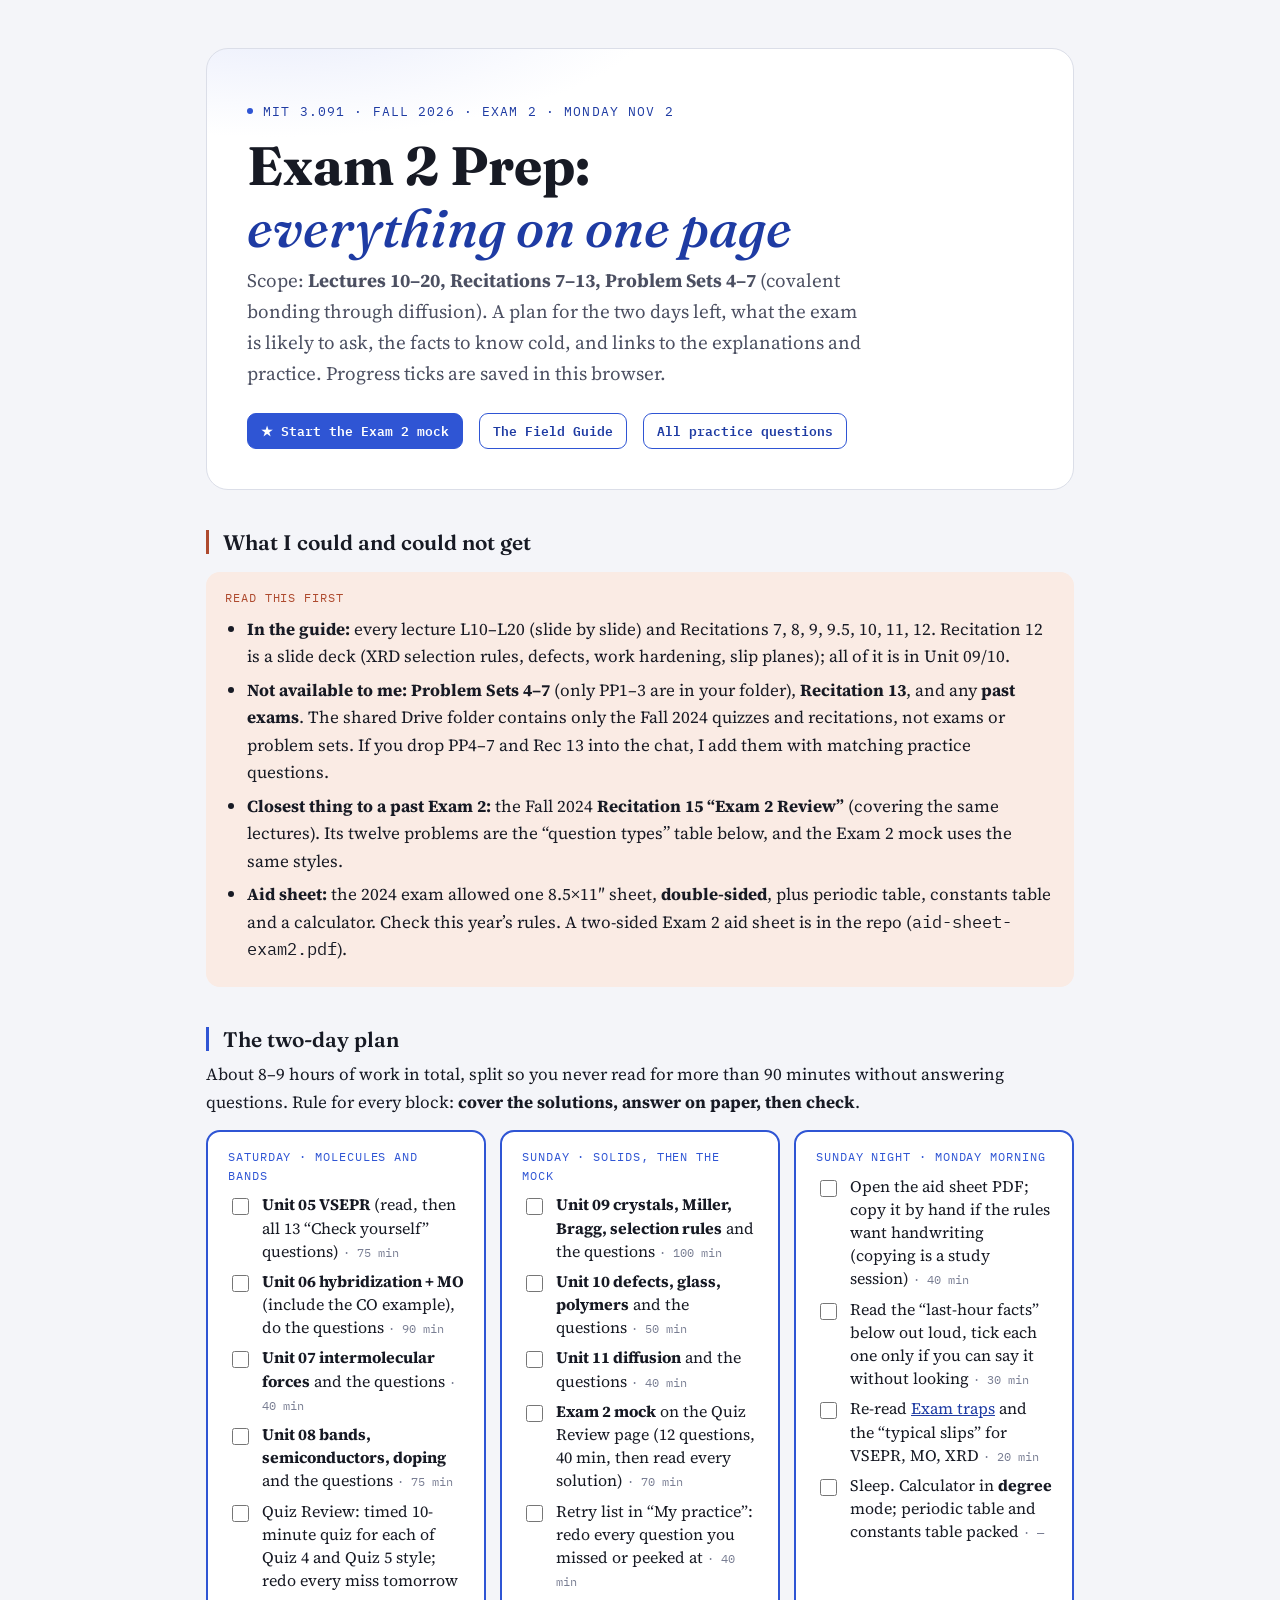
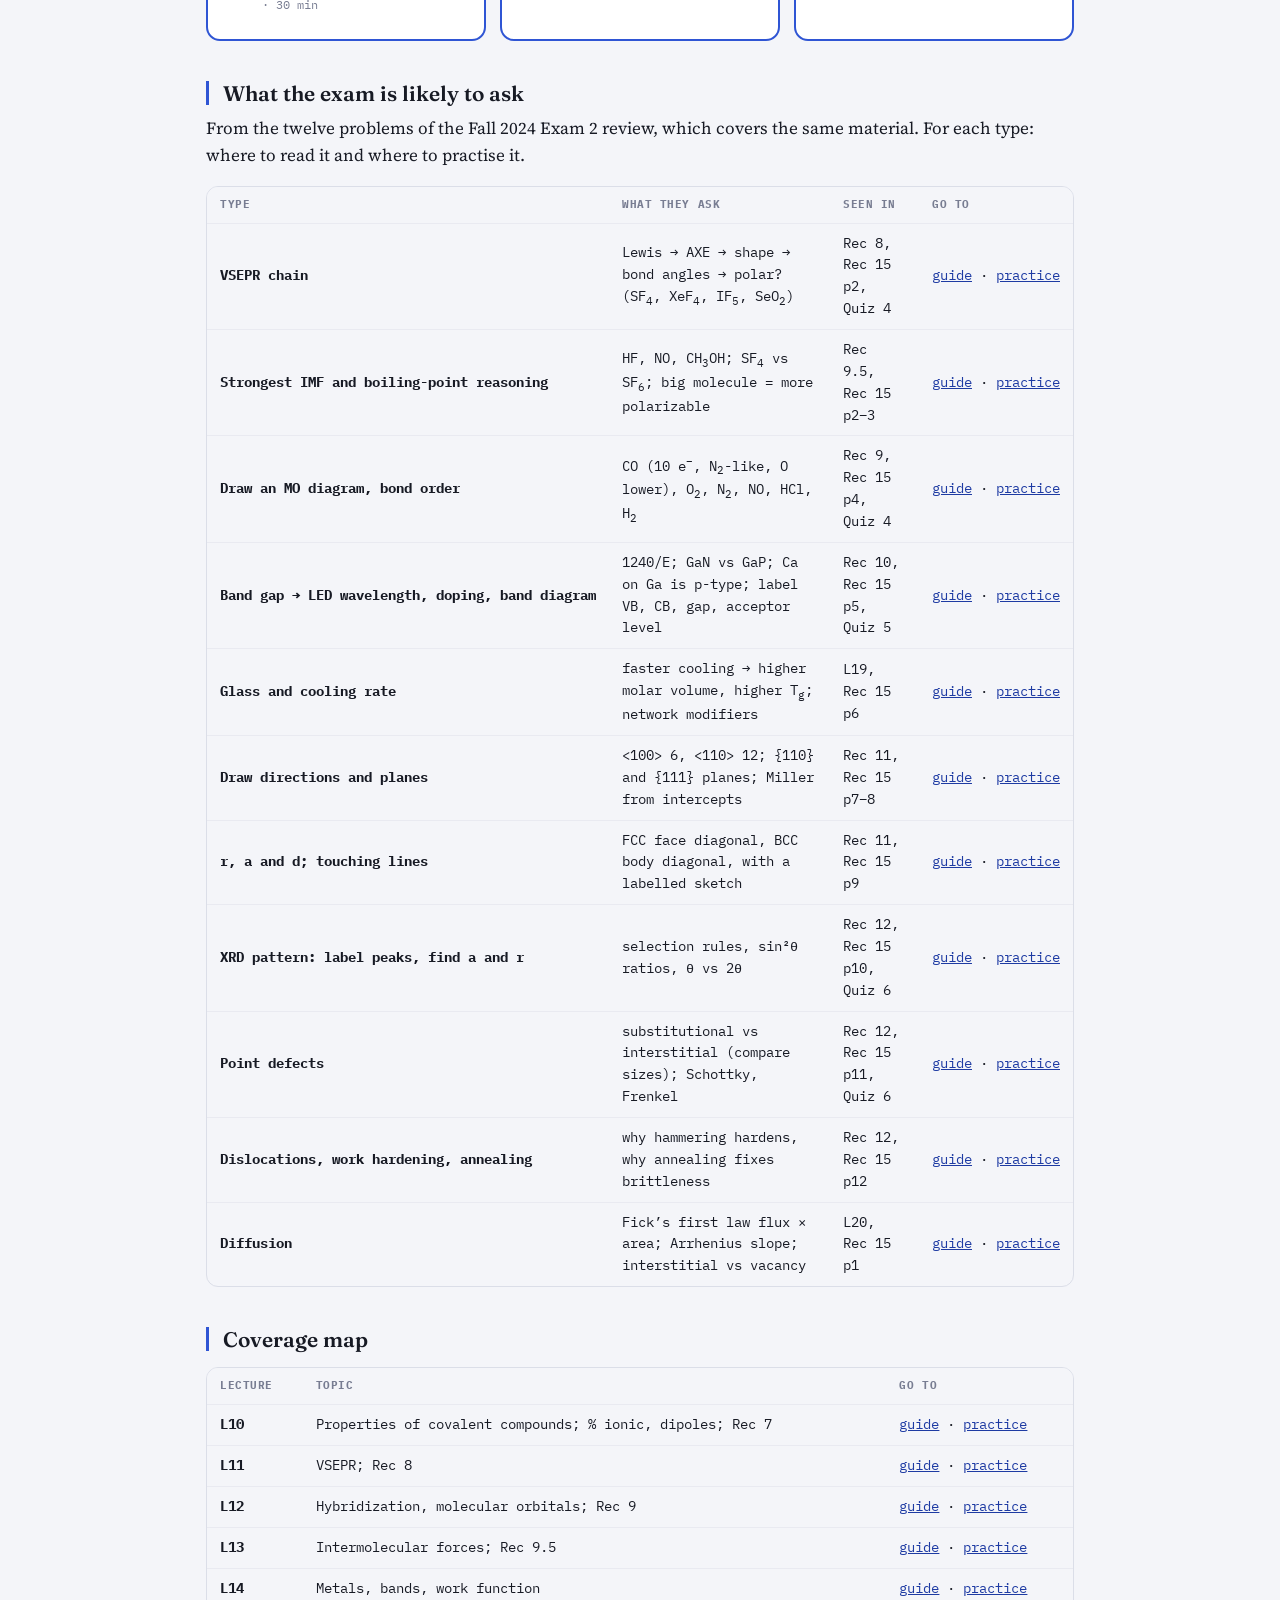
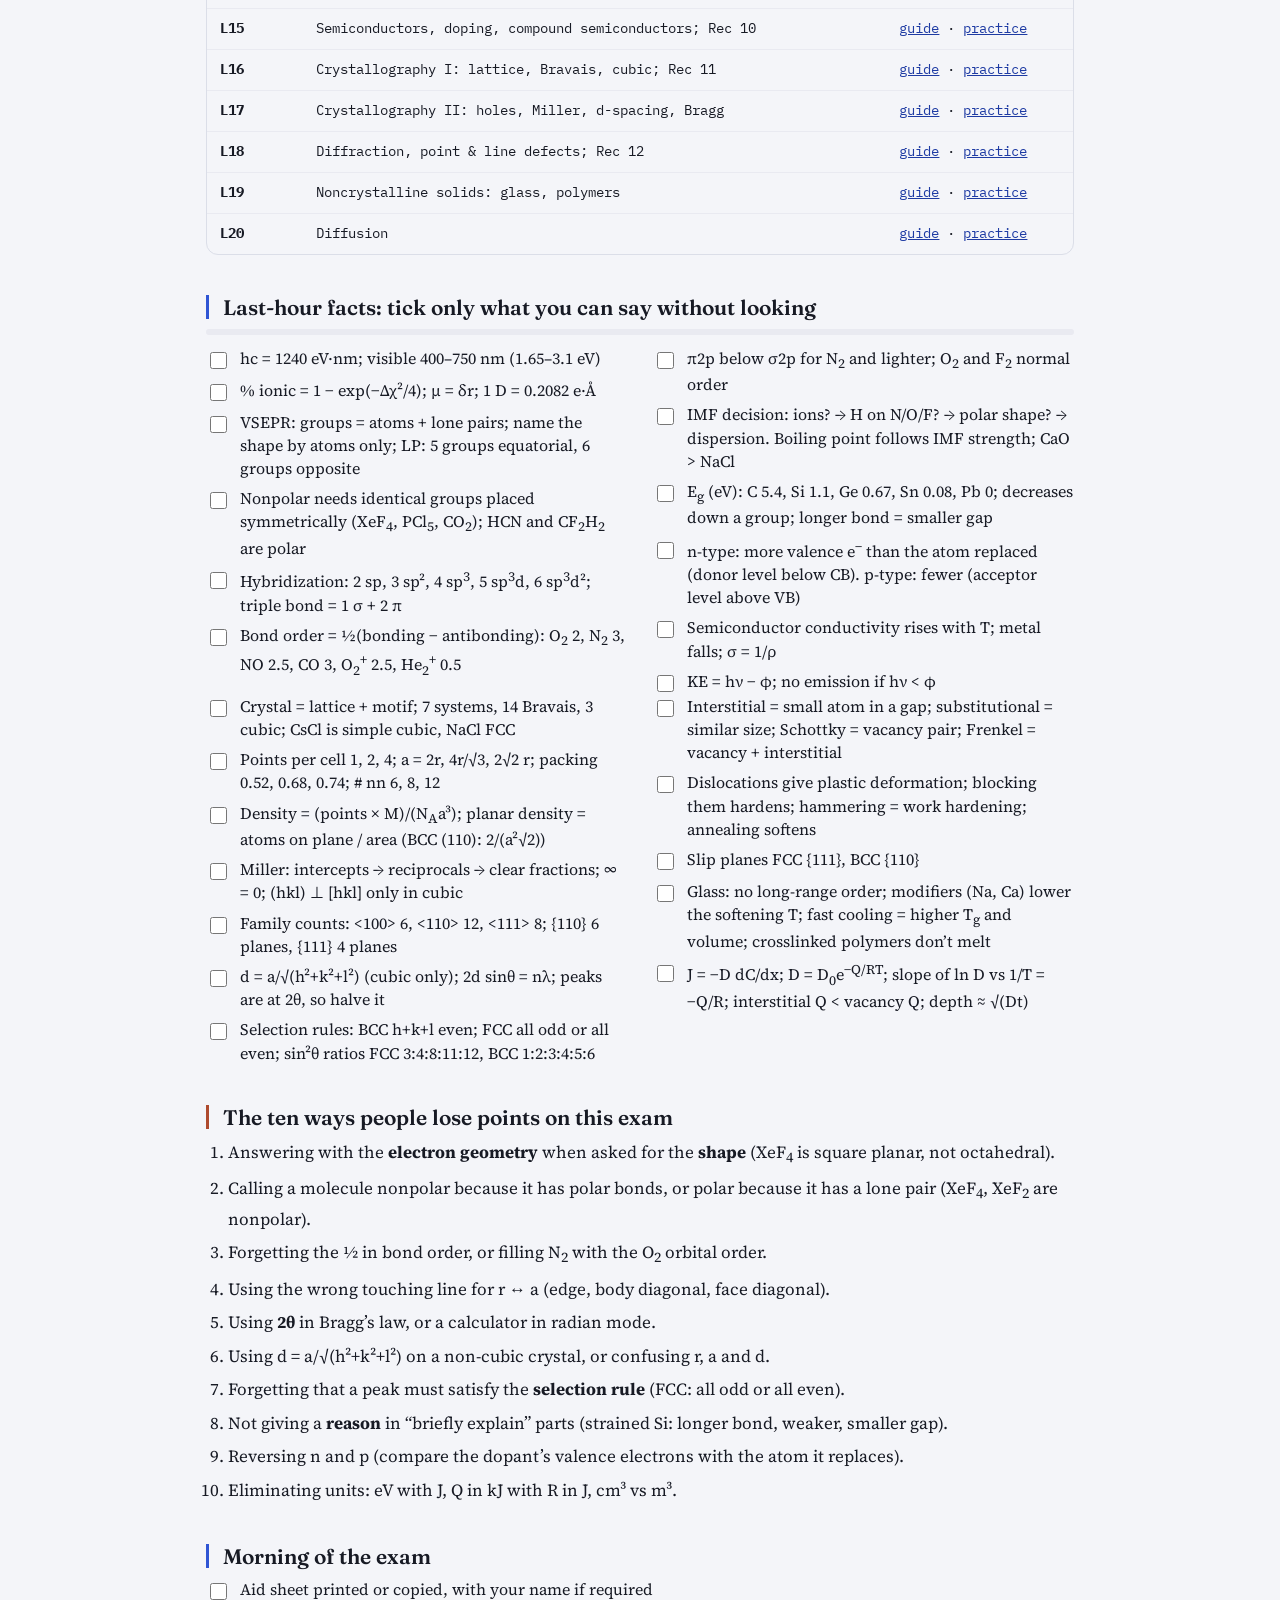
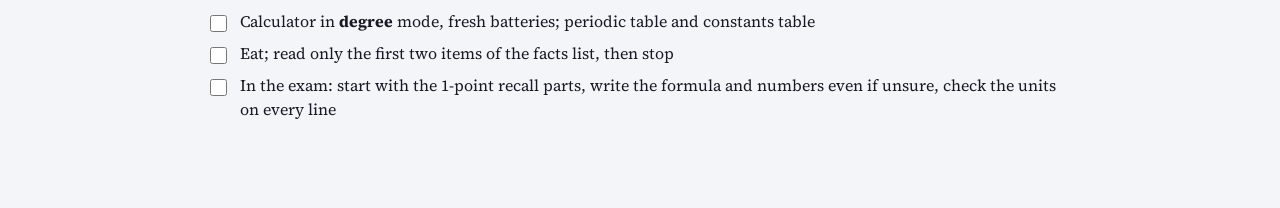
==== exam2-prep.html @ 5231af79 "Exam 2 prep: Rec 12 content, selection rules, Exam 2 aid sheet, prep page, mock - Unit 09: XRD selec" ====
<!doctype html>
<html lang="en">
<head>
<meta charset="utf-8">
<meta name="viewport" content="width=device-width, initial-scale=1">
<title>3.091 Exam 2 Prep</title>
<link rel="preconnect" href="https://fonts.googleapis.com">
<link rel="preconnect" href="https://fonts.gstatic.com" crossorigin>
<link href="https://fonts.googleapis.com/css2?family=Fraunces:ital,opsz,wght@0,9..144,400;0,9..144,500;0,9..144,600;0,9..144,700;0,9..144,900;1,9..144,500;1,9..144,600&family=Source+Serif+4:opsz,wght@8..60,400;8..60,500;8..60,600;8..60,700&family=IBM+Plex+Mono:wght@400;500;600;700&display=swap" rel="stylesheet">
<style>
  :root{
    --paper:#F4F5F9;
    --raised:#FFFFFF;
    --ink:#171A24;
    --ink-soft:#4C5062;
    --ink-faint:#787D92;
    --line:#DBDEE8;
    --line-soft:#E9EAF1;
    --accent:#2F55D4;
    --accent-ink:#1E3BA3;
    --accent-soft:#E8ECFB;
    --unit-atoms:#2F55D4;
    --unit-atoms-soft:#E8ECFB;
    --unit-trends:#7A4FD6;
    --unit-trends-soft:#EFE9FB;
    --unit-ionic:#AD6A2A;
    --unit-ionic-soft:#F7ECDD;
    --unit-covalent:#1E8F74;
    --unit-covalent-soft:#E3F3EE;
    --unit-orbital:#A8336E;
    --unit-orbital-soft:#F8E7F0;
    --unit-forces:#8A6A0C;
    --unit-forces-soft:#F5EDCF;
    --unit-metal:#4F6378;
    --unit-metal-soft:#E4E9EF;
    --unit-crystal:#8A6A1F;
    --unit-crystal-soft:#F1EAD6;
    --unit-defect:#A33F5F;
    --unit-defect-soft:#F5E2E9;
    --unit-diffusion:#1F7A8C;
    --unit-diffusion-soft:#DDF0F3;
    --warn:#AE4A2E;
    --warn-soft:#FAEBE4;
    --good:#1E8F74;
  }
  @media (prefers-color-scheme: dark){
    :root:not([data-theme="light"]){
      --paper:#12141C;
      --raised:#1A1D28;
      --ink:#E9EAF2;
      --ink-soft:#B2B6C8;
      --ink-faint:#80869C;
      --line:#2D3140;
      --line-soft:#242736;
      --accent:#8CA0FF;
      --accent-ink:#B7C3FF;
      --accent-soft:#232A47;
      --unit-atoms:#8CA0FF;
      --unit-atoms-soft:#222A47;
      --unit-trends:#C3AAFF;
      --unit-trends-soft:#2A2345;
      --unit-ionic:#E3A465;
      --unit-ionic-soft:#332618;
      --unit-covalent:#6FD5B9;
      --unit-covalent-soft:#1A332C;
      --unit-orbital:#F08DBD;
      --unit-orbital-soft:#3A2030;
      --unit-forces:#E6C25A;
      --unit-forces-soft:#332B12;
      --unit-metal:#A9BBD0;
      --unit-metal-soft:#222A33;
      --unit-crystal:#D8B96A;
      --unit-crystal-soft:#352D1B;
      --unit-defect:#E39DB6;
      --unit-defect-soft:#3A2230;
      --unit-diffusion:#7FCBD9;
      --unit-diffusion-soft:#1B3237;
      --warn:#E89579;
      --warn-soft:#3A241C;
      --good:#6FD5B9;
    }
  }
  :root[data-theme="dark"]{
    --paper:#12141C;
    --raised:#1A1D28;
    --ink:#E9EAF2;
    --ink-soft:#B2B6C8;
    --ink-faint:#80869C;
    --line:#2D3140;
    --line-soft:#242736;
    --accent:#8CA0FF;
    --accent-ink:#B7C3FF;
    --accent-soft:#232A47;
    --unit-atoms:#8CA0FF;
    --unit-atoms-soft:#222A47;
    --unit-trends:#C3AAFF;
    --unit-trends-soft:#2A2345;
    --unit-ionic:#E3A465;
    --unit-ionic-soft:#332618;
    --unit-covalent:#6FD5B9;
    --unit-covalent-soft:#1A332C;
      --unit-orbital:#F08DBD;
      --unit-orbital-soft:#3A2030;
      --unit-forces:#E6C25A;
      --unit-forces-soft:#332B12;
      --unit-metal:#A9BBD0;
      --unit-metal-soft:#222A33;
      --unit-crystal:#D8B96A;
      --unit-crystal-soft:#352D1B;
      --unit-defect:#E39DB6;
      --unit-defect-soft:#3A2230;
      --unit-diffusion:#7FCBD9;
      --unit-diffusion-soft:#1B3237;
    --warn:#E89579;
    --warn-soft:#3A241C;
    --good:#6FD5B9;
  }

  *{box-sizing:border-box;}
  html,body{margin:0;}
  body{
    background:var(--paper);
    color:var(--ink);
    font-family:"Source Serif 4", Georgia, "Times New Roman", serif;
    font-size:17px;
    line-height:1.62;
    -webkit-font-smoothing:antialiased;
  }
  h1,h2,h3,h4{
    font-family:"Fraunces", Georgia, serif;
    text-wrap:balance;
    color:var(--ink);
    font-weight:600;
    line-height:1.15;
  }
  code, .mono, table.data, .formula, .kbd{
    font-family:"IBM Plex Mono", ui-monospace, Menlo, monospace;
  }
  a{color:var(--accent-ink);}
  a:focus-visible, button:focus-visible, summary:focus-visible{outline:2px solid var(--accent); outline-offset:2px;}
  ::selection{background:var(--accent-soft);}

  .shell{
    max-width:1180px;
    margin:0 auto;
    padding:0 clamp(16px,3vw,40px) 120px;
    display:grid;
    grid-template-columns:240px minmax(0,1fr);
    gap:clamp(20px,4vw,56px);
  }
  @media (max-width:880px){
    .shell{grid-template-columns:minmax(0,1fr);}
  }

  /* ---------- HERO ---------- */
  .hero{
    grid-column:1/-1;
    padding:clamp(28px,5vw,52px) clamp(18px,4vw,40px) clamp(26px,4vw,38px);
    margin:clamp(16px,3vw,28px) 0 8px;
    border:1px solid var(--line);
    border-radius:22px;
    background:
      radial-gradient(640px 220px at 8% -10%, var(--accent-soft), transparent 60%),
      var(--raised);
    position:relative;
    overflow:hidden;
  }
  .hero-eyebrow{
    font-family:"IBM Plex Mono";
    font-size:12.5px;
    letter-spacing:.09em;
    text-transform:uppercase;
    color:var(--accent-ink);
    display:flex;
    align-items:center;
    gap:10px;
  }
  .hero-eyebrow .dot{width:6px;height:6px;border-radius:50%;background:var(--accent);display:inline-block;}
  .hero h1{
    font-size:clamp(34px,5.2vw,54px);
    margin:14px 0 6px;
    font-weight:700;
  }
  .hero h1 em{font-style:italic; color:var(--accent-ink); font-weight:500;}
  .hero .sub{
    font-size:clamp(16px,2vw,19px);
    color:var(--ink-soft);
    max-width:62ch;
    margin:0 0 22px;
  }
  .hero-stats{
    display:flex;
    flex-wrap:wrap;
    gap:10px;
  }
  .stat-pill{
    border:1px solid var(--line);
    background:var(--paper);
    border-radius:999px;
    padding:7px 14px;
    font-family:"IBM Plex Mono";
    font-size:12.5px;
    color:var(--ink-soft);
    display:flex;
    align-items:center;
    gap:7px;
    font-variant-numeric:tabular-nums;
  }
  .stat-pill b{color:var(--ink); font-weight:600;}

  /* ---------- TOC ---------- */
  .toc-wrap{position:relative;}
  .toc{
    position:sticky;
    top:18px;
    max-height:calc(100vh - 36px);
    overflow-y:auto;
    padding-right:6px;
    font-size:14px;
  }
  .toc-title{
    font-family:"IBM Plex Mono";
    font-size:11.5px;
    letter-spacing:.08em;
    text-transform:uppercase;
    color:var(--ink-faint);
    margin:0 0 10px 2px;
  }
  .toc ol{list-style:none; margin:0; padding:0;}
  .toc > ol > li{margin-bottom:3px;}
  .toc a{
    display:flex;
    align-items:center;
    gap:9px;
    text-decoration:none;
    color:var(--ink-soft);
    padding:6px 8px;
    border-radius:8px;
    line-height:1.3;
  }
  .toc a:hover{background:var(--line-soft); color:var(--ink);}
  .toc .u-dot{width:8px;height:8px;min-width:8px;border-radius:50%;background:var(--c,var(--accent));}
  .toc .sub-list{list-style:none; margin:2px 0 6px 25px; padding:0; border-left:1px solid var(--line-soft);}
  .toc .sub-list a{font-size:12.8px; padding:4px 10px; color:var(--ink-faint);}
  .toc .sub-list a:hover{color:var(--ink);}
  details.toc-mobile{display:none;}
  @media (max-width:880px){
    .toc-wrap .toc{display:none;}
    details.toc-mobile{
      display:block;
      border:1px solid var(--line);
      border-radius:14px;
      background:var(--raised);
      padding:12px 16px;
      margin-bottom:4px;
    }
    details.toc-mobile summary{font-family:"IBM Plex Mono"; font-size:13px; letter-spacing:.06em; text-transform:uppercase; color:var(--accent-ink); cursor:pointer;}
    details.toc-mobile .toc{position:static; max-height:none; display:block; margin-top:10px;}
  }

  /* ---------- MAIN CONTENT ---------- */
  main{min-width:0;}
  .lede{
    font-size:19px;
    color:var(--ink-soft);
    max-width:66ch;
    margin:4px 0 36px;
  }
  .lede strong{color:var(--ink);}

  section.unit{margin-top:64px; scroll-margin-top:18px;}
  .unit-head{
    display:flex;
    align-items:baseline;
    gap:16px;
    padding-bottom:14px;
    border-bottom:2px solid var(--c, var(--line));
    margin-bottom:22px;
  }
  .unit-num{
    font-family:"IBM Plex Mono";
    font-size:14px;
    font-weight:600;
    color:var(--c, var(--accent));
    border:1px solid var(--c, var(--accent));
    border-radius:8px;
    padding:3px 9px;
    letter-spacing:.03em;
  }
  .unit-head h2{font-size:clamp(24px,3.4vw,32px); margin:0;}
  .unit-tag{
    font-family:"IBM Plex Mono";
    font-size:12px;
    color:var(--ink-faint);
    margin-left:auto;
    white-space:nowrap;
  }

  h3.topic{
    font-size:21px;
    margin:40px 0 10px;
    padding-left:14px;
    border-left:3px solid var(--c, var(--line));
    scroll-margin-top:18px;
  }
  h4{font-size:17px; margin:22px 0 8px;}
  p{margin:0 0 14px;}
  ul, ol{margin:0 0 16px; padding-left:1.3em;}
  li{margin-bottom:6px;}

  /* callouts */
  .box{
    border:1px solid var(--line);
    border-radius:14px;
    padding:16px 18px;
    margin:18px 0;
    background:var(--raised);
  }
  .box-head{
    font-family:"IBM Plex Mono";
    font-size:11.5px;
    letter-spacing:.08em;
    text-transform:uppercase;
    display:flex;
    align-items:center;
    gap:8px;
    margin-bottom:8px;
  }
  .def{background:var(--accent-soft); border-color:transparent;}
  .def .box-head{color:var(--accent-ink);}
  .formula-box{background:var(--raised); border-color:var(--line);}
  .formula-box .box-head{color:var(--ink-faint);}
  .formula-box .eq{
    font-family:"IBM Plex Mono";
    font-size:17px;
    font-weight:600;
    color:var(--ink);
    margin:4px 0 10px;
    overflow-x:auto;
  }
  .formula-box .vars{font-size:14px; color:var(--ink-soft);}
  .formula-box .vars code{color:var(--ink); background:var(--line-soft); padding:1px 5px; border-radius:5px; font-size:13px;}
  .example{background:var(--raised); border-left:3px solid var(--good);}
  .example .box-head{color:var(--good);}
  .trap{background:var(--warn-soft); border-color:transparent;}
  .trap .box-head{color:var(--warn);}
  .analogy{background:transparent; border:1px dashed var(--line); }
  .analogy .box-head{color:var(--ink-faint);}

  /* tables */
  .tscroll{overflow-x:auto; margin:16px 0; border:1px solid var(--line); border-radius:12px;}
  table{border-collapse:collapse; width:100%; font-size:14.5px;}
  table.data{font-size:13.5px;}
  th,td{
    padding:9px 13px;
    text-align:left;
    border-bottom:1px solid var(--line-soft);
    white-space:nowrap;
    font-variant-numeric:tabular-nums;
  }
  th{
    font-family:"IBM Plex Mono";
    font-size:11px;
    letter-spacing:.05em;
    text-transform:uppercase;
    color:var(--ink-faint);
    background:var(--paper);
    position:sticky;
    top:0;
  }
  tr:last-child td{border-bottom:none;}
  td.wrap, th.wrap{white-space:normal;}

  figure{margin:22px 0; padding:0;}
  figure svg{width:100%; height:auto; display:block;}
  figcaption{
    font-size:13px;
    color:var(--ink-faint);
    margin-top:8px;
    text-align:center;
  }
  .fig-frame{
    border:1px solid var(--line);
    border-radius:14px;
    padding:18px 14px;
    background:var(--raised);
  }

  /* archetype cards */
  .arch-grid{display:flex; flex-direction:column; gap:14px; margin:20px 0;}
  .arch-card{
    border:1px solid var(--line);
    border-radius:14px;
    background:var(--raised);
    padding:16px 18px;
  }
  .arch-card summary{
    cursor:pointer;
    list-style:none;
    display:flex;
    align-items:center;
    gap:12px;
    font-family:"Fraunces";
    font-weight:600;
    font-size:16.5px;
  }
  .arch-card summary::-webkit-details-marker{display:none;}
  .arch-card summary::before{
    content:"+";
    font-family:"IBM Plex Mono";
    font-weight:600;
    color:var(--accent);
    border:1px solid var(--accent);
    border-radius:6px;
    width:20px; height:20px;
    display:flex; align-items:center; justify-content:center;
    font-size:14px;
    flex-shrink:0;
  }
  .arch-card[open] summary::before{content:"\2212";}
  .arch-card .arch-n{font-family:"IBM Plex Mono"; font-size:12.5px; color:var(--ink-faint); font-weight:400;}
  .arch-body{margin-top:14px; padding-top:14px; border-top:1px solid var(--line-soft);}

  .pill{
    display:inline-block;
    font-family:"IBM Plex Mono";
    font-size:11px;
    padding:2px 9px;
    border-radius:999px;
    background:var(--c-soft, var(--line-soft));
    color:var(--c, var(--ink-soft));
    margin-right:6px;
  }

  .backtop{
    display:inline-flex;
    align-items:center;
    gap:6px;
    font-family:"IBM Plex Mono";
    font-size:12px;
    color:var(--ink-faint);
    text-decoration:none;
    margin-top:36px;
  }
  .backtop:hover{color:var(--accent-ink);}

  .closing{
    margin-top:70px;
    padding:28px;
    border:1px solid var(--line);
    border-radius:18px;
    background:var(--raised);
    text-align:center;
  }
  .closing h2{font-size:24px; margin:0 0 8px;}
  .closing p{max-width:52ch; margin:0 auto; color:var(--ink-soft);}

  strong{color:var(--ink); font-weight:600;}
  .small{font-size:13.5px; color:var(--ink-faint);}
  /* ---------- VSEPR diagrams ---------- */
  .sv-bond{stroke:var(--ink);stroke-width:2.2;stroke-linecap:round;fill:none;}
  .sv-wedge{fill:var(--ink);}
  .sv-atom{fill:var(--ink-soft);}
  .sv-center{fill:var(--unit-covalent);}
  .sv-lp{fill:var(--unit-covalent-soft);stroke:var(--unit-covalent);stroke-width:1.4;}
  .sv-dot{fill:var(--unit-covalent);}
  .vs-wrap{overflow-x:auto;border:1px solid var(--line);border-radius:14px;background:var(--raised);padding:14px;margin:18px 0;}
  .vs-grid{display:grid;grid-template-columns:92px repeat(4,minmax(124px,1fr));gap:8px;min-width:640px;}
  .vs-colhead{font-family:"IBM Plex Mono",monospace;font-size:11px;text-transform:uppercase;letter-spacing:.06em;color:var(--ink-faint);text-align:center;padding-bottom:6px;border-bottom:1px solid var(--line);}
  .vs-corner{border-bottom:1px solid var(--line);}
  .vs-rowhead{display:flex;flex-direction:column;justify-content:center;gap:1px;padding-right:6px;}
  .vs-rowhead b{font-family:"Fraunces",serif;font-size:26px;line-height:1;color:var(--unit-covalent);}
  .vs-rowhead span{font-family:"IBM Plex Mono",monospace;font-size:10.5px;text-transform:uppercase;letter-spacing:.05em;color:var(--ink-faint);}
  .vs-rowhead em{font-size:12px;color:var(--ink-soft);font-style:italic;margin-top:3px;}
  .vs-cell{border:1px solid var(--line-soft);border-radius:10px;padding:6px 4px 9px;text-align:center;background:var(--paper);}
  .vs-cell.vs-lp1,.vs-cell.vs-lp2,.vs-cell.vs-lp3{background:var(--unit-covalent-soft);border-color:transparent;}
  .vs-cell svg{width:100%;max-width:118px;height:auto;display:block;margin:0 auto 2px;}
  .vs-name{font-family:"Fraunces",serif;font-weight:600;font-size:13.5px;line-height:1.2;}
  .vs-meta{font-family:"IBM Plex Mono",monospace;font-size:11px;color:var(--ink-soft);margin-top:2px;}
  .vs-axe{font-weight:600;color:var(--ink);}
  .vs-ex{font-size:12px;color:var(--ink-faint);margin-top:2px;}
  .vs-empty{border:1px dashed var(--line-soft);border-radius:10px;opacity:.55;}
  .sv-dash{stroke:var(--ink);stroke-width:1.5;stroke-linecap:butt;}
  .sv-arc{fill:none;stroke:var(--unit-ionic);stroke-width:1.6;stroke-linecap:round;}
  .sv-txt{font-family:"IBM Plex Mono",monospace;font-size:9px;font-weight:600;fill:var(--ink);}
  .sv-txt-w{font-family:"IBM Plex Mono",monospace;font-size:9.5px;font-weight:700;fill:#fff;}
  .sv-ctr{fill:var(--unit-covalent);}
  .sv-bd{stroke:var(--unit-ionic);stroke-width:1.9;stroke-linecap:round;}
  .sv-bd-h{fill:var(--unit-ionic);}
  .sv-net{stroke:var(--unit-covalent);stroke-width:3.4;stroke-linecap:round;}
  .sv-net-h{fill:var(--unit-covalent);}
  .gp-row{display:grid;grid-template-columns:repeat(auto-fit,minmax(128px,1fr));gap:10px;margin:18px 0;}
  .gp-cell{position:relative;border:1px solid var(--line-soft);border-radius:12px;padding:8px 6px 10px;text-align:center;background:var(--raised);}
  .gp-cell svg{width:100%;max-width:118px;height:auto;display:block;margin:0 auto 2px;}
  .gp-n{font-family:"Fraunces",serif;font-weight:700;font-size:20px;color:var(--unit-covalent);line-height:1;}
  .sq-ang{font-family:"Fraunces",serif;font-weight:700;font-size:22px;color:var(--unit-ionic);line-height:1.1;margin-top:2px;}
  .dp-verdict{display:inline-block;margin-top:6px;font-family:"IBM Plex Mono",monospace;font-size:10.5px;font-weight:600;padding:2px 8px;border-radius:999px;}
  .dp-zero .dp-verdict{background:var(--line-soft);color:var(--ink-soft);}
  .dp-net .dp-verdict{background:var(--unit-covalent-soft);color:var(--unit-covalent);}
  .sv-ghost{stroke:var(--ink-faint);stroke-width:1.3;stroke-dasharray:3 3;opacity:.8;}
  .sq-row .gp-cell svg{max-width:200px;}
  .sq-row{grid-template-columns:repeat(3,minmax(0,1fr));max-width:720px;margin-left:auto;margin-right:auto;}
  @media (max-width:560px){ .sq-row{grid-template-columns:1fr;} }

  /* ---------- orbital + MO figures ---------- */
  .ph-pos{fill:var(--unit-atoms);fill-opacity:.62;}
  .ph-neg{fill:var(--warn);fill-opacity:.58;}
  .ph-txt{font-family:"IBM Plex Mono",monospace;font-size:12px;font-weight:700;fill:#fff;pointer-events:none;}
  .ph-nuc{fill:var(--ink);}
  .ph-node{stroke:var(--ink-soft);stroke-width:1.3;stroke-dasharray:3 3;}
  .op-lab{font-family:"IBM Plex Mono",monospace;font-size:9px;fill:var(--ink-soft);}
  .op-note{font-size:12px;color:var(--ink-faint);margin-top:2px;line-height:1.35;}
  .op-note b{color:var(--ink-soft);font-weight:600;}
  .op-row{grid-template-columns:repeat(2,minmax(0,1fr));max-width:600px;margin-left:auto;margin-right:auto;}
  .mo-lv{stroke:var(--ink);stroke-width:2.2;stroke-linecap:round;}
  .mo-lv-hi{stroke:var(--unit-orbital);stroke-width:2.8;}
  .mo-e{fill:none;stroke:var(--ink);stroke-width:1.7;stroke-linecap:round;stroke-linejoin:round;}
  .mo-cn{stroke:var(--ink-faint);stroke-width:1;stroke-dasharray:3 3;opacity:.75;}
  .mo-ax{fill:none;stroke:var(--ink-faint);stroke-width:1.4;}
  .mo-lab{font-family:"IBM Plex Mono",monospace;font-size:12.5px;font-weight:600;fill:var(--ink);paint-order:stroke;stroke:var(--raised);stroke-width:4px;stroke-linejoin:round;}
  .mo-ao{font-family:"IBM Plex Mono",monospace;font-size:12px;fill:var(--ink-soft);}
  .mo-title{font-family:"Fraunces",serif;font-size:13.5px;font-weight:600;fill:var(--ink);}
  .mo-hi{fill:var(--unit-orbital-soft);}
  .mo-hi-t{font-family:"IBM Plex Mono",monospace;font-size:11.5px;font-weight:700;fill:var(--unit-orbital);paint-order:stroke;stroke:var(--raised);stroke-width:5px;stroke-linejoin:round;}
  .mo-mini svg{max-width:210px;}
  .mo-zero{opacity:.85;}
  .ic-band{fill:var(--unit-covalent-soft);}
  .ic-grid{stroke:var(--line);stroke-width:1;}
  .ic-axis{stroke:var(--ink-faint);stroke-width:1.4;}
  .ic-tick{font-family:"IBM Plex Mono",monospace;font-size:11px;fill:var(--ink-soft);}
  .ic-lab{font-family:"IBM Plex Mono",monospace;font-size:11.5px;fill:var(--ink-soft);}
  .ic-curve{fill:none;stroke:var(--unit-ionic);stroke-width:3;stroke-linejoin:round;}
  .ic-band-t{font-family:"IBM Plex Mono",monospace;font-size:10.5px;fill:var(--unit-covalent);font-weight:600;}
  .ic-pt{fill:var(--unit-ionic);}
  .ic-pt-t{font-family:"IBM Plex Mono",monospace;font-size:10.5px;fill:var(--ink);}
  .ic-real{fill:var(--raised);stroke:var(--ink);stroke-width:2;}
  .ic-real-t{font-family:"IBM Plex Mono",monospace;font-size:11.5px;font-weight:700;fill:var(--ink);}

  /* ---------- cheat-code components ---------- */
  .stat-link{text-decoration:none;color:var(--accent-ink);border-color:var(--accent);}
  .stat-link:hover{background:var(--accent-soft);}
  .box.cheat{border:2px solid var(--c, var(--accent));background:var(--raised);padding:16px 20px;}
  .cheat .box-head{color:var(--c, var(--accent));}
  .cc-steps{margin:0 0 8px;padding-left:1.3em;}
  .cc-steps li{margin-bottom:6px;}
  .cc-list{margin:0 0 8px;padding-left:1.2em;}
  .cc-list li{margin-bottom:7px;}
  .cc-foot{margin:0;padding-top:9px;border-top:1px dashed var(--line);font-size:15.5px;}
  .cc-ideas{display:grid;grid-template-columns:repeat(auto-fit,minmax(230px,1fr));gap:12px;margin:0 0 20px;}
  .cc-idea{border:1px solid var(--line);border-top:3px solid var(--c);border-radius:4px 4px 12px 12px;background:var(--raised);padding:12px 14px 14px;}
  .cc-idea b{display:block;font-family:"Fraunces",serif;font-size:17px;margin-bottom:5px;color:var(--c);}
  .cc-idea span{font-size:14.5px;color:var(--ink-soft);line-height:1.5;}
  .cc-grid{display:grid;grid-template-columns:repeat(auto-fit,minmax(290px,1fr));gap:14px;margin:0 0 22px;}
  .cc-card{border:1px solid var(--line);border-radius:14px;background:var(--raised);padding:14px 16px 10px;}
  .cc-tag{font-family:"IBM Plex Mono",monospace;font-size:11px;text-transform:uppercase;letter-spacing:.07em;color:var(--c);margin-bottom:4px;font-weight:600;}
  .cc-code{font-family:"Fraunces",serif;font-weight:600;font-size:19px;line-height:1.2;margin:0 0 9px;}
  .cc-card p{font-size:14.5px;line-height:1.5;margin:0 0 8px;color:var(--ink-soft);}
  .cc-card p b{color:var(--ink);}
  /* ---------- hybridization rows ---------- */
  .hy-list{display:flex;flex-direction:column;gap:10px;margin:18px 0 8px;}
  .hy-row{display:grid;grid-template-columns:84px minmax(0,1fr);gap:12px;align-items:center;border:1px solid var(--line);border-radius:12px;padding:11px 14px;background:var(--raised);}
  .hy-name{font-family:"Fraunces",serif;font-weight:700;font-size:23px;color:var(--unit-orbital);}
  .hy-body{display:flex;flex-wrap:wrap;align-items:center;gap:8px 12px;}
  .hy-grp{display:inline-flex;flex-wrap:wrap;gap:5px;}
  .hy-arrow{font-family:"IBM Plex Mono",monospace;color:var(--ink-faint);font-size:16px;}
  .ob{display:inline-flex;align-items:center;justify-content:center;min-width:34px;height:26px;padding:0 6px;border:1.5px solid var(--ink-faint);border-radius:5px;font-family:"IBM Plex Mono",monospace;font-style:normal;font-size:12px;background:var(--paper);color:var(--ink-soft);}
  .ob.use{border-color:var(--unit-orbital);color:var(--ink);}
  .ob.hy{background:var(--unit-orbital-soft);border-color:var(--unit-orbital);color:var(--unit-orbital);font-weight:600;}
  .ob.un{border-style:dashed;color:var(--ink-faint);background:transparent;}
  .hy-desc{flex-basis:100%;font-size:14.5px;color:var(--ink-soft);line-height:1.45;}
  .hy-desc b{color:var(--ink);}
  @media (max-width:560px){ .hy-row{grid-template-columns:1fr;gap:6px;} }
  .cc-grid .cc-card:last-child{grid-column:1/-1;}
  /* ---------- small-screen fixes ---------- */
  .fig-frame{overflow-x:auto;}
  .fig-frame > svg{min-width:640px;}
  .vs-wrap > svg{min-width:520px;}
  .vs-wrap > figure, .vs-wrap{max-width:100%;}
  .unit-head{flex-wrap:wrap;row-gap:6px;}
  .unit-tag{white-space:normal;}
  @media (max-width:640px){ .unit-tag{margin-left:0;flex-basis:100%;} }
  /* ---------- hybridization / forces / metals figures ---------- */
  .fm-t,.fm-h,.fm-note,.fm-cap,.fm-cap-s,.fm-ao,.fm-hy-t,.fm-orb-t,.fm-op,.fm-ax-t,.fm-tiny,.fm-lab-r,.fm-hb-t,.hy-lab,.pl-t,.bd-blk-t{font-family:"IBM Plex Mono",monospace;fill:var(--ink);}
  .fm-h{font-family:"Fraunces",serif;font-size:14.5px;font-weight:600;}
  .fm-note{font-size:11.5px;fill:var(--ink-soft);}
  .fm-cap{font-size:13px;font-weight:600;}
  .fm-cap-s{font-size:11.5px;fill:var(--ink-soft);}
  .fm-ao{font-size:12px;fill:var(--ink-soft);}
  .fm-hy-t{font-size:12.5px;font-weight:700;fill:var(--unit-orbital);}
  .fm-orb-t{font-size:12.5px;font-weight:600;}
  .fm-op{font-size:22px;font-weight:600;fill:var(--ink-faint);}
  .fm-ax-t{font-size:11px;fill:var(--ink-faint);}
  .fm-tiny{font-size:9px;font-weight:700;fill:var(--ink);}
  .fm-lab-r{font-size:12px;}
  .fm-hb-t{font-size:12px;font-weight:700;fill:var(--unit-forces);}
  .fm-box{fill:var(--paper);stroke:var(--ink);stroke-width:1.8;}
  .fm-box-hi{stroke:var(--unit-orbital);stroke-width:2.6;fill:var(--unit-orbital-soft);}
  .fm-box-hy{stroke:var(--unit-orbital);stroke-width:2.2;fill:var(--unit-orbital-soft);}
  .fm-sp{fill:none;stroke:var(--ink);stroke-width:1.8;stroke-linecap:round;stroke-linejoin:round;}
  .fm-ax{fill:none;stroke:var(--ink-faint);stroke-width:1.4;}
  .fm-curve{fill:none;stroke:var(--unit-orbital);stroke-width:2.4;stroke-linecap:round;}
  .fm-big-arrow{fill:none;stroke:var(--ink-faint);stroke-width:2.4;}
  .fm-arrow-h{fill:var(--ink-faint);}
  .fm-sigma{stroke:var(--ink);stroke-width:3;stroke-linecap:round;}
  .fm-bond{stroke:var(--ink-soft);stroke-width:2.4;stroke-linecap:round;}
  .fm-dim{stroke:var(--ink-faint);stroke-width:1.4;stroke-dasharray:4 3;fill:none;}
  .fm-dim2{stroke:var(--ink);stroke-width:1.6;fill:none;}
  .hb-dot{stroke:var(--unit-forces);stroke-width:3;stroke-dasharray:1.5 6;stroke-linecap:round;fill:none;}
  .hb-dim{stroke:var(--unit-forces);}
  .at-o{fill:var(--warn);}
  .at-h{fill:var(--raised);stroke:var(--ink-soft);stroke-width:1.6;}
  .at-c{fill:var(--ink-soft);}
  .fm-contact{fill:var(--warn);fill-opacity:.85;}
  .fm-contact-bar{fill:var(--warn);fill-opacity:.22;}
  .pl-pos{fill:var(--warn);fill-opacity:.7;} .pl-neg{fill:var(--unit-atoms);fill-opacity:.7;}
  .pl-t{font-size:8.5px;font-weight:700;fill:#fff;}
  .fm-attr{stroke:var(--unit-covalent);stroke-width:2.6;fill:none;} .fm-attr-h{fill:var(--unit-covalent);}
  .fm-rep{stroke:var(--warn);stroke-width:2.6;fill:none;} .fm-rep-h{fill:var(--warn);}
  .ip-row{grid-template-columns:repeat(4,minmax(0,1fr));max-width:760px;margin-left:auto;margin-right:auto;}
  @media (max-width:560px){.ip-row{grid-template-columns:repeat(2,minmax(0,1fr));}}
  .cl-cloud{fill:var(--unit-atoms);fill-opacity:.14;stroke:var(--unit-atoms);stroke-width:1.6;}
  .hy-line{fill:none;stroke-width:2.6;stroke-linejoin:round;}
  .hy-g14{stroke:var(--unit-trends);}
  .hy-g15{stroke:var(--unit-covalent);}
  .hy-g16{stroke:var(--warn);}
  .hy-g17{stroke:var(--unit-atoms);}
  .hy-pt.hy-g14{fill:var(--unit-trends);} .hy-pt.hy-g15{fill:var(--unit-covalent);} .hy-pt.hy-g16{fill:var(--warn);} .hy-pt.hy-g17{fill:var(--unit-atoms);}
  .hy-line.hy-g14,.hy-line.hy-g15,.hy-line.hy-g16,.hy-line.hy-g17{fill:none;}
  .hy-lab{font-size:11.5px;font-weight:700;}
  .bd-lv{stroke:var(--ink-faint);stroke-width:2.4;stroke-linecap:round;}
  .bd-fill{stroke:var(--unit-metal);stroke-width:3;}
  .bd-filled{fill:var(--unit-metal);fill-opacity:.55;}
  .bd-filled-hi{fill:var(--unit-metal);fill-opacity:.8;}
  .bd-empty{fill:var(--line);fill-opacity:.9;}
  .bd-overlap{fill:var(--unit-metal);fill-opacity:.95;}
  .bd-3s{fill:var(--unit-metal);fill-opacity:.18;stroke:var(--unit-metal);stroke-width:1.2;}
  .bd-3p{fill:var(--unit-atoms);fill-opacity:.14;stroke:var(--unit-atoms);stroke-width:1.2;}
  .bd-blk-t{font-size:11.5px;font-weight:600;}
  .gp-bar.gp-ins{fill:var(--warn);} .gp-bar.gp-semi{fill:var(--unit-forces);} .gp-bar.gp-met{fill:var(--unit-metal);}
  .gp-bar.rs-bar{fill:var(--unit-metal);} .gp-bar.rs-top{fill:var(--unit-ionic);} .gp-bar.rs-alloy{fill:var(--unit-trends);}
  .ph-nuc-line{stroke:var(--ink);stroke-width:1.6;}
  .fm-photon{fill:none;stroke:var(--unit-atoms);stroke-width:2.4;stroke-linecap:round;}
  .fm-sub{font-size:8.5px;}
  .fm-halo{paint-order:stroke;stroke:var(--raised);stroke-width:5px;stroke-linejoin:round;}
  .mo-lv.fm-pi{stroke:var(--unit-covalent);stroke-width:3;}
  .fm-pi-t{fill:var(--unit-covalent);}
  .hy-t14{fill:var(--unit-trends);} .hy-t15{fill:var(--unit-covalent);} .hy-t16{fill:var(--warn);} .hy-t17{fill:var(--unit-atoms);}
  .hy-lab{stroke:none;}
  .ip-row .gp-cell svg{max-width:100%;}

  .hy-puzzle{display:flex;flex-direction:column;gap:6px;margin:10px 0 14px;padding:12px 14px;border:1px solid var(--line);border-radius:12px;background:var(--raised);width:fit-content;max-width:100%;}
  .hp-row{display:flex;align-items:center;gap:10px;}
  .hp-lab{font-family:"IBM Plex Mono",monospace;font-size:12px;color:var(--ink-faint);width:24px;}
  .ob.up,.ob.up2{border-color:var(--ink);color:var(--ink);font-size:15px;background:var(--paper);}
  .ob.up2{letter-spacing:2px;}
  /* ---------- units 09-11 figures ---------- */
  .cx-edge{stroke:var(--ink);stroke-width:1.8;stroke-linecap:round;}
  .cx-hid{stroke:var(--ink-faint);stroke-dasharray:4 4;stroke-width:1.4;}
  .cx-atom{stroke:var(--ink);stroke-width:1.4;}
  .cx-corner{fill:var(--unit-trends);fill-opacity:.85;}
  .cx-centre{fill:var(--unit-atoms);}
  .cx-face{fill:var(--unit-ionic);}
  .cx-plane{stroke:var(--ink-faint);stroke-width:1.2;}
  .cx-ray{fill:none;stroke:var(--unit-atoms);stroke-width:2.4;}
  .cx-ray2{stroke:var(--warn);}
  .cx-arc{fill:none;stroke:var(--ink);stroke-width:1.4;}
  .cx-plane-fill{fill:var(--unit-orbital);fill-opacity:.35;stroke:var(--unit-orbital);stroke-width:2;}
  .cx-origin{fill:var(--ink);}
  .cx-normal{fill:none;stroke:var(--warn);stroke-width:2.6;}
  .cx-normal-h{fill:var(--warn);}
  .cx-normal-t{fill:var(--warn);font-weight:700;}
  .cx-bond{stroke:var(--ink-soft);stroke-width:1.6;stroke-dasharray:3 3;}
  .cx-dis{font-family:"IBM Plex Mono",monospace;font-size:34px;font-weight:700;fill:var(--warn);}
  .ion-an{fill:var(--unit-atoms);fill-opacity:.55;stroke:var(--unit-atoms);stroke-width:1.4;}
  .ion-cat{fill:var(--warn);fill-opacity:.7;stroke:var(--warn);stroke-width:1.4;}
  .ion-t{font-family:"IBM Plex Mono",monospace;font-size:13px;font-weight:700;fill:#fff;}
  .cx-vac{fill:none;stroke:var(--ink-faint);stroke-width:1.6;stroke-dasharray:3 3;}
  .vc{fill:none;stroke-width:2.6;stroke-linecap:round;}
  .vc-sl{stroke:var(--warn);} .vc-bo{stroke:var(--unit-covalent);} .vc-96{stroke:var(--unit-atoms);} .vc-fs{stroke:var(--unit-orbital);}
  .vc-sl-t{fill:var(--warn);} .vc-bo-t{fill:var(--unit-covalent);} .vc-96-t{fill:var(--unit-atoms);} .vc-fs-t{fill:var(--unit-orbital);}
  .vc-ref{stroke:var(--ink-faint);stroke-width:1;stroke-dasharray:2 4;}
  .vc-grid{opacity:.35;}
  .dif-a{stroke:var(--unit-covalent);stroke-width:2.6;} .dif-b{stroke:var(--warn);stroke-width:2.6;}
  .dif-a-t{fill:var(--unit-covalent);} .dif-b-t{fill:var(--warn);}
  .dif{fill:none;stroke-width:2.6;}
  .dif-t1{stroke:var(--unit-trends);} .dif-t2{stroke:var(--unit-atoms);} .dif-t3{stroke:var(--unit-orbital);}

  

  .ex-shell{max-width:900px;margin:0 auto;padding:20px 16px 80px;}
  .ex-shell .hero{margin-bottom:18px;}
  .ck{display:flex;gap:10px;align-items:flex-start;margin:0 0 7px;font-size:16px;line-height:1.45;}
  .ck input{margin-top:5px;accent-color:var(--accent);flex:none;width:17px;height:17px;}
  .ck span{min-width:0;}
  .ck input:checked + span{color:var(--ink-faint);text-decoration:line-through;text-decoration-color:var(--line);}
  .ck-bar{height:6px;border-radius:999px;background:var(--line-soft);overflow:hidden;margin:4px 0 12px;}
  .ck-bar > i{display:block;height:100%;width:0;background:var(--good);transition:width .25s;}
  .plan{display:grid;grid-template-columns:repeat(auto-fit,minmax(260px,1fr));gap:14px;margin:12px 0;}
  .plan .box{margin:0;}
  .tl{font-family:"IBM Plex Mono",monospace;font-size:12px;color:var(--ink-faint);}
  .go{display:inline-block;font-family:"IBM Plex Mono",monospace;font-size:12.5px;font-weight:600;padding:7px 13px;border-radius:9px;border:1px solid var(--accent);background:var(--accent);color:#fff;text-decoration:none;margin:2px 6px 2px 0;}
  :root[data-theme="dark"] .go{color:#10131c;}
  @media (prefers-color-scheme: dark){:root:not([data-theme="light"]) .go{color:#10131c;}}
  .go.alt,:root[data-theme="dark"] .go.alt{background:transparent!important;color:var(--accent-ink)!important;}
  @media (prefers-color-scheme: dark){:root:not([data-theme="light"]) .go.alt{background:transparent!important;color:var(--accent-ink)!important;}}
  .facts{columns:2 280px;column-gap:26px;}
  .facts .ck{break-inside:avoid;}
  td a, li a{overflow-wrap:anywhere;}
</style>
</head>
<body>

<div class="ex-shell">
  <header class="hero">
    <div class="hero-eyebrow"><span class="dot"></span> MIT 3.091 &middot; Fall 2026 &middot; Exam 2 &middot; Monday Nov 2</div>
    <h1>Exam 2 Prep: <em>everything on one page</em></h1>
    <p class="sub">Scope: <b>Lectures 10&ndash;20, Recitations 7&ndash;13, Problem Sets 4&ndash;7</b> (covalent bonding through diffusion). A plan for the two days left, what the exam is likely to ask, the facts to know cold, and links to the explanations and practice. Progress ticks are saved in this browser.</p>
    <div class="hero-stats"><a class="go" href="quiz-review.html#pq-quiz">&#9733; Start the Exam 2 mock</a><a class="go alt" href="index.html">The Field Guide</a><a class="go alt" href="quiz-review.html">All practice questions</a></div>
  </header>

  <h3 class="topic" style="--c:var(--warn)">What I could and could not get</h3>
  <div class="box trap">
    <div class="box-head">Read this first</div>
    <ul style="margin-bottom:0">
      <li><b>In the guide:</b> every lecture L10&ndash;L20 (slide by slide) and Recitations 7, 8, 9, 9.5, 10, 11, 12. Recitation 12 is a slide deck (XRD selection rules, defects, work hardening, slip planes); all of it is in Unit 09/10.</li>
      <li><b>Not available to me:</b> <b>Problem Sets 4&ndash;7</b> (only PP1&ndash;3 are in your folder), <b>Recitation 13</b>, and any <b>past exams</b>. The shared Drive folder contains only the Fall 2024 quizzes and recitations, not exams or problem sets. If you drop PP4&ndash;7 and Rec 13 into the chat, I add them with matching practice questions.</li>
      <li><b>Closest thing to a past Exam 2:</b> the Fall 2024 <b>Recitation 15 &ldquo;Exam 2 Review&rdquo;</b> (covering the same lectures). Its twelve problems are the &ldquo;question types&rdquo; table below, and the Exam 2 mock uses the same styles.</li>
      <li><b>Aid sheet:</b> the 2024 exam allowed one 8.5&times;11&Prime; sheet, <b>double-sided</b>, plus periodic table, constants table and a calculator. Check this year&rsquo;s rules. A two-sided Exam 2 aid sheet is in the repo (<code>aid-sheet-exam2.pdf</code>).</li>
    </ul>
  </div>

  <h3 class="topic" style="--c:var(--accent)">The two-day plan</h3>
  <p>About 8&ndash;9 hours of work in total, split so you never read for more than 90 minutes without answering questions. Rule for every block: <b>cover the solutions, answer on paper, then check</b>.</p>
  <div class="plan">
    <div class="box cheat"><div class="box-head">Saturday &middot; molecules and bands</div><label class="ck"><input type="checkbox" data-k="p1a"><span><b>Unit 05 VSEPR</b> (read, then all 13 &ldquo;Check yourself&rdquo; questions) <span class="tl">&middot; 75 min</span></span></label><label class="ck"><input type="checkbox" data-k="p1b"><span><b>Unit 06 hybridization + MO</b> (include the CO example), do the questions <span class="tl">&middot; 90 min</span></span></label><label class="ck"><input type="checkbox" data-k="p1c"><span><b>Unit 07 intermolecular forces</b> and the questions <span class="tl">&middot; 40 min</span></span></label><label class="ck"><input type="checkbox" data-k="p1d"><span><b>Unit 08 bands, semiconductors, doping</b> and the questions <span class="tl">&middot; 75 min</span></span></label><label class="ck"><input type="checkbox" data-k="p1e"><span>Quiz Review: timed 10-minute quiz for each of Quiz 4 and Quiz 5 style; redo every miss tomorrow <span class="tl">&middot; 30 min</span></span></label></div>
    <div class="box cheat"><div class="box-head">Sunday &middot; solids, then the mock</div><label class="ck"><input type="checkbox" data-k="p2a"><span><b>Unit 09 crystals, Miller, Bragg, selection rules</b> and the questions <span class="tl">&middot; 100 min</span></span></label><label class="ck"><input type="checkbox" data-k="p2b"><span><b>Unit 10 defects, glass, polymers</b> and the questions <span class="tl">&middot; 50 min</span></span></label><label class="ck"><input type="checkbox" data-k="p2c"><span><b>Unit 11 diffusion</b> and the questions <span class="tl">&middot; 40 min</span></span></label><label class="ck"><input type="checkbox" data-k="p2d"><span><b>Exam 2 mock</b> on the Quiz Review page (12 questions, 40 min, then read every solution) <span class="tl">&middot; 70 min</span></span></label><label class="ck"><input type="checkbox" data-k="p2e"><span>Retry list in &ldquo;My practice&rdquo;: redo every question you missed or peeked at <span class="tl">&middot; 40 min</span></span></label></div>
    <div class="box cheat"><div class="box-head">Sunday night &middot; Monday morning</div><label class="ck"><input type="checkbox" data-k="p3a"><span>Open the aid sheet PDF; copy it by hand if the rules want handwriting (copying is a study session) <span class="tl">&middot; 40 min</span></span></label><label class="ck"><input type="checkbox" data-k="p3b"><span>Read the &ldquo;last-hour facts&rdquo; below out loud, tick each one only if you can say it without looking <span class="tl">&middot; 30 min</span></span></label><label class="ck"><input type="checkbox" data-k="p3c"><span>Re-read <a href='index.html#traps'>Exam traps</a> and the &ldquo;typical slips&rdquo; for VSEPR, MO, XRD <span class="tl">&middot; 20 min</span></span></label><label class="ck"><input type="checkbox" data-k="p3d"><span>Sleep. Calculator in <b>degree</b> mode; periodic table and constants table packed <span class="tl">&middot; &mdash;</span></span></label></div>
  </div>

  <h3 class="topic" style="--c:var(--accent)">What the exam is likely to ask</h3>
  <p>From the twelve problems of the Fall 2024 Exam 2 review, which covers the same material. For each type: where to read it and where to practise it.</p>
  <div class="tscroll"><table class="data"><thead><tr><th>Type</th><th class="wrap">What they ask</th><th class="wrap">Seen in</th><th>Go to</th></tr></thead><tbody><tr><td><b>VSEPR chain</b></td><td class="wrap">Lewis &rarr; AXE &rarr; shape &rarr; bond angles &rarr; polar? (SF<sub>4</sub>, XeF<sub>4</sub>, IF<sub>5</sub>, SeO<sub>2</sub>)</td><td class="wrap">Rec 8, Rec 15 p2, Quiz 4</td><td><a href="index.html#unit5">guide</a> &middot; <a href="quiz-review.html#t-vsepr">practice</a></td></tr><tr><td><b>Strongest IMF and boiling-point reasoning</b></td><td class="wrap">HF, NO, CH<sub>3</sub>OH; SF<sub>4</sub> vs SF<sub>6</sub>; big molecule = more polarizable</td><td class="wrap">Rec 9.5, Rec 15 p2&ndash;3</td><td><a href="index.html#unit7">guide</a> &middot; <a href="quiz-review.html#t-imf">practice</a></td></tr><tr><td><b>Draw an MO diagram, bond order</b></td><td class="wrap">CO (10 e<sup>&minus;</sup>, N<sub>2</sub>-like, O lower), O<sub>2</sub>, N<sub>2</sub>, NO, HCl, H<sub>2</sub></td><td class="wrap">Rec 9, Rec 15 p4, Quiz 4</td><td><a href="index.html#unit6">guide</a> &middot; <a href="quiz-review.html#t-hybmo">practice</a></td></tr><tr><td><b>Band gap &rarr; LED wavelength, doping, band diagram</b></td><td class="wrap">1240/E; GaN vs GaP; Ca on Ga is p-type; label VB, CB, gap, acceptor level</td><td class="wrap">Rec 10, Rec 15 p5, Quiz 5</td><td><a href="index.html#unit8">guide</a> &middot; <a href="quiz-review.html#t-bands">practice</a></td></tr><tr><td><b>Glass and cooling rate</b></td><td class="wrap">faster cooling &rarr; higher molar volume, higher T<sub>g</sub>; network modifiers</td><td class="wrap">L19, Rec 15 p6</td><td><a href="index.html#unit10">guide</a> &middot; <a href="quiz-review.html#t-defects">practice</a></td></tr><tr><td><b>Draw directions and planes</b></td><td class="wrap">&lt;100&gt; 6, &lt;110&gt; 12; {110} and {111} planes; Miller from intercepts</td><td class="wrap">Rec 11, Rec 15 p7&ndash;8</td><td><a href="index.html#unit9">guide</a> &middot; <a href="quiz-review.html#t-miller">practice</a></td></tr><tr><td><b>r, a and d; touching lines</b></td><td class="wrap">FCC face diagonal, BCC body diagonal, with a labelled sketch</td><td class="wrap">Rec 11, Rec 15 p9</td><td><a href="index.html#unit9">guide</a> &middot; <a href="quiz-review.html#t-lattice">practice</a></td></tr><tr><td><b>XRD pattern: label peaks, find a and r</b></td><td class="wrap">selection rules, sin&sup2;&theta; ratios, &theta; vs 2&theta;</td><td class="wrap">Rec 12, Rec 15 p10, Quiz 6</td><td><a href="index.html#unit9">guide</a> &middot; <a href="quiz-review.html#t-miller">practice</a></td></tr><tr><td><b>Point defects</b></td><td class="wrap">substitutional vs interstitial (compare sizes); Schottky, Frenkel</td><td class="wrap">Rec 12, Rec 15 p11, Quiz 6</td><td><a href="index.html#unit10">guide</a> &middot; <a href="quiz-review.html#t-defects">practice</a></td></tr><tr><td><b>Dislocations, work hardening, annealing</b></td><td class="wrap">why hammering hardens, why annealing fixes brittleness</td><td class="wrap">Rec 12, Rec 15 p12</td><td><a href="index.html#unit10">guide</a> &middot; <a href="quiz-review.html#t-defects">practice</a></td></tr><tr><td><b>Diffusion</b></td><td class="wrap">Fick&rsquo;s first law flux &times; area; Arrhenius slope; interstitial vs vacancy</td><td class="wrap">L20, Rec 15 p1</td><td><a href="index.html#unit11">guide</a> &middot; <a href="quiz-review.html#t-diffusion">practice</a></td></tr></tbody></table></div>

  <h3 class="topic" style="--c:var(--accent)">Coverage map</h3>
  <div class="tscroll"><table class="data"><thead><tr><th>Lecture</th><th class="wrap">Topic</th><th>Go to</th></tr></thead><tbody><tr><td><b>L10</b></td><td class="wrap">Properties of covalent compounds; % ionic, dipoles; Rec 7</td><td><a href="index.html#unit5">guide</a> &middot; <a href="quiz-review.html#t-lewis">practice</a></td></tr><tr><td><b>L11</b></td><td class="wrap">VSEPR; Rec 8</td><td><a href="index.html#unit5">guide</a> &middot; <a href="quiz-review.html#t-vsepr">practice</a></td></tr><tr><td><b>L12</b></td><td class="wrap">Hybridization, molecular orbitals; Rec 9</td><td><a href="index.html#unit6">guide</a> &middot; <a href="quiz-review.html#t-hybmo">practice</a></td></tr><tr><td><b>L13</b></td><td class="wrap">Intermolecular forces; Rec 9.5</td><td><a href="index.html#unit7">guide</a> &middot; <a href="quiz-review.html#t-imf">practice</a></td></tr><tr><td><b>L14</b></td><td class="wrap">Metals, bands, work function</td><td><a href="index.html#unit8">guide</a> &middot; <a href="quiz-review.html#t-bands">practice</a></td></tr><tr><td><b>L15</b></td><td class="wrap">Semiconductors, doping, compound semiconductors; Rec 10</td><td><a href="index.html#unit8">guide</a> &middot; <a href="quiz-review.html#t-bands">practice</a></td></tr><tr><td><b>L16</b></td><td class="wrap">Crystallography I: lattice, Bravais, cubic; Rec 11</td><td><a href="index.html#unit9">guide</a> &middot; <a href="quiz-review.html#t-lattice">practice</a></td></tr><tr><td><b>L17</b></td><td class="wrap">Crystallography II: holes, Miller, d-spacing, Bragg</td><td><a href="index.html#unit9">guide</a> &middot; <a href="quiz-review.html#t-miller">practice</a></td></tr><tr><td><b>L18</b></td><td class="wrap">Diffraction, point &amp; line defects; Rec 12</td><td><a href="index.html#unit10">guide</a> &middot; <a href="quiz-review.html#t-defects">practice</a></td></tr><tr><td><b>L19</b></td><td class="wrap">Noncrystalline solids: glass, polymers</td><td><a href="index.html#unit10">guide</a> &middot; <a href="quiz-review.html#t-defects">practice</a></td></tr><tr><td><b>L20</b></td><td class="wrap">Diffusion</td><td><a href="index.html#unit11">guide</a> &middot; <a href="quiz-review.html#t-diffusion">practice</a></td></tr></tbody></table></div>

  <h3 class="topic" style="--c:var(--accent)">Last-hour facts: tick only what you can say without looking</h3>
  <div class="ck-bar"><i id="fbar"></i></div>
  <div class="facts"><label class="ck"><input type="checkbox" data-k="fa0"><span>hc = 1240 eV&middot;nm; visible 400&ndash;750 nm (1.65&ndash;3.1 eV)</span></label><label class="ck"><input type="checkbox" data-k="fa1"><span>% ionic = 1 &minus; exp(&minus;&Delta;&chi;&sup2;/4); &mu; = &delta;r; 1 D = 0.2082 e&middot;&Aring;</span></label><label class="ck"><input type="checkbox" data-k="fa2"><span>VSEPR: groups = atoms + lone pairs; name the shape by atoms only; LP: 5 groups equatorial, 6 groups opposite</span></label><label class="ck"><input type="checkbox" data-k="fa3"><span>Nonpolar needs identical groups placed symmetrically (XeF<sub>4</sub>, PCl<sub>5</sub>, CO<sub>2</sub>); HCN and CF<sub>2</sub>H<sub>2</sub> are polar</span></label><label class="ck"><input type="checkbox" data-k="fa4"><span>Hybridization: 2 sp, 3 sp&sup2;, 4 sp<sup>3</sup>, 5 sp<sup>3</sup>d, 6 sp<sup>3</sup>d&sup2;; triple bond = 1 &sigma; + 2 &pi;</span></label><label class="ck"><input type="checkbox" data-k="fa5"><span>Bond order = &frac12;(bonding &minus; antibonding): O<sub>2</sub> 2, N<sub>2</sub> 3, NO 2.5, CO 3, O<sub>2</sub><sup>+</sup> 2.5, He<sub>2</sub><sup>+</sup> 0.5</span></label><label class="ck"><input type="checkbox" data-k="fa6"><span>&pi;2p below &sigma;2p for N<sub>2</sub> and lighter; O<sub>2</sub> and F<sub>2</sub> normal order</span></label><label class="ck"><input type="checkbox" data-k="fa7"><span>IMF decision: ions? &rarr; H on N/O/F? &rarr; polar shape? &rarr; dispersion. Boiling point follows IMF strength; CaO &gt; NaCl</span></label><label class="ck"><input type="checkbox" data-k="fa8"><span>E<sub>g</sub> (eV): C 5.4, Si 1.1, Ge 0.67, Sn 0.08, Pb 0; decreases down a group; longer bond = smaller gap</span></label><label class="ck"><input type="checkbox" data-k="fa9"><span>n-type: more valence e<sup>&minus;</sup> than the atom replaced (donor level below CB). p-type: fewer (acceptor level above VB)</span></label><label class="ck"><input type="checkbox" data-k="fa10"><span>Semiconductor conductivity rises with T; metal falls; &sigma; = 1/&rho;</span></label><label class="ck"><input type="checkbox" data-k="fa11"><span>KE = h&nu; &minus; &phi;; no emission if h&nu; &lt; &phi;</span></label></div>
  <div class="facts"><label class="ck"><input type="checkbox" data-k="fb0"><span>Crystal = lattice + motif; 7 systems, 14 Bravais, 3 cubic; CsCl is simple cubic, NaCl FCC</span></label><label class="ck"><input type="checkbox" data-k="fb1"><span>Points per cell 1, 2, 4; a = 2r, 4r/&radic;3, 2&radic;2 r; packing 0.52, 0.68, 0.74; # nn 6, 8, 12</span></label><label class="ck"><input type="checkbox" data-k="fb2"><span>Density = (points &times; M)/(N<sub>A</sub>a&sup3;); planar density = atoms on plane / area (BCC (110): 2/(a&sup2;&radic;2))</span></label><label class="ck"><input type="checkbox" data-k="fb3"><span>Miller: intercepts &rarr; reciprocals &rarr; clear fractions; &infin; = 0; (hkl) &perp; [hkl] only in cubic</span></label><label class="ck"><input type="checkbox" data-k="fb4"><span>Family counts: &lt;100&gt; 6, &lt;110&gt; 12, &lt;111&gt; 8; {110} 6 planes, {111} 4 planes</span></label><label class="ck"><input type="checkbox" data-k="fb5"><span>d = a/&radic;(h&sup2;+k&sup2;+l&sup2;) (cubic only); 2d sin&theta; = n&lambda;; peaks are at 2&theta;, so halve it</span></label><label class="ck"><input type="checkbox" data-k="fb6"><span>Selection rules: BCC h+k+l even; FCC all odd or all even; sin&sup2;&theta; ratios FCC 3:4:8:11:12, BCC 1:2:3:4:5:6</span></label><label class="ck"><input type="checkbox" data-k="fb7"><span>Interstitial = small atom in a gap; substitutional = similar size; Schottky = vacancy pair; Frenkel = vacancy + interstitial</span></label><label class="ck"><input type="checkbox" data-k="fb8"><span>Dislocations give plastic deformation; blocking them hardens; hammering = work hardening; annealing softens</span></label><label class="ck"><input type="checkbox" data-k="fb9"><span>Slip planes FCC {111}, BCC {110}</span></label><label class="ck"><input type="checkbox" data-k="fb10"><span>Glass: no long-range order; modifiers (Na, Ca) lower the softening T; fast cooling = higher T<sub>g</sub> and volume; crosslinked polymers don&rsquo;t melt</span></label><label class="ck"><input type="checkbox" data-k="fb11"><span>J = &minus;D dC/dx; D = D<sub>0</sub>e<sup>&minus;Q/RT</sup>; slope of ln D vs 1/T = &minus;Q/R; interstitial Q &lt; vacancy Q; depth &asymp; &radic;(Dt)</span></label></div>

  <h3 class="topic" style="--c:var(--warn)">The ten ways people lose points on this exam</h3>
  <ol>
    <li>Answering with the <b>electron geometry</b> when asked for the <b>shape</b> (XeF<sub>4</sub> is square planar, not octahedral).</li>
    <li>Calling a molecule nonpolar because it has polar bonds, or polar because it has a lone pair (XeF<sub>4</sub>, XeF<sub>2</sub> are nonpolar).</li>
    <li>Forgetting the &frac12; in bond order, or filling N<sub>2</sub> with the O<sub>2</sub> orbital order.</li>
    <li>Using the wrong touching line for r &harr; a (edge, body diagonal, face diagonal).</li>
    <li>Using <b>2&theta;</b> in Bragg&rsquo;s law, or a calculator in radian mode.</li>
    <li>Using d = a/&radic;(h&sup2;+k&sup2;+l&sup2;) on a non-cubic crystal, or confusing r, a and d.</li>
    <li>Forgetting that a peak must satisfy the <b>selection rule</b> (FCC: all odd or all even).</li>
    <li>Not giving a <b>reason</b> in &ldquo;briefly explain&rdquo; parts (strained Si: longer bond, weaker, smaller gap).</li>
    <li>Reversing n and p (compare the dopant&rsquo;s valence electrons with the atom it replaces).</li>
    <li>Eliminating units: eV with J, Q in kJ with R in J, cm&sup3; vs m&sup3;.</li>
  </ol>

  <h3 class="topic" style="--c:var(--accent)">Morning of the exam</h3>
  <label class="ck"><input type="checkbox" data-k="m0"><span>Aid sheet printed or copied, with your name if required</span></label><label class="ck"><input type="checkbox" data-k="m1"><span>Calculator in <b>degree</b> mode, fresh batteries; periodic table and constants table</span></label><label class="ck"><input type="checkbox" data-k="m2"><span>Eat; read only the first two items of the facts list, then stop</span></label><label class="ck"><input type="checkbox" data-k="m3"><span>In the exam: start with the 1-point recall parts, write the formula and numbers even if unsure, check the units on every line</span></label>
</div>
<script>
(function(){
  var KEY='3091-exam2-prep-v1',st={};
  try{st=JSON.parse(localStorage.getItem(KEY)||'{}')||{};}catch(e){st={};}
  var boxes=document.querySelectorAll('input[data-k]');
  function bar(){var f=document.querySelectorAll('input[data-k^="fa"],input[data-k^="fb"]'),n=0;
    Array.prototype.forEach.call(f,function(b){if(b.checked)n++;});
    var el=document.getElementById('fbar');if(el)el.style.width=Math.round(100*n/Math.max(1,f.length))+'%';}
  Array.prototype.forEach.call(boxes,function(b){
    b.checked=!!st[b.getAttribute('data-k')];
    b.addEventListener('change',function(){st[b.getAttribute('data-k')]=b.checked;try{localStorage.setItem(KEY,JSON.stringify(st));}catch(e){}bar();});
  });
  bar();
})();
</script>
</body>
</html>
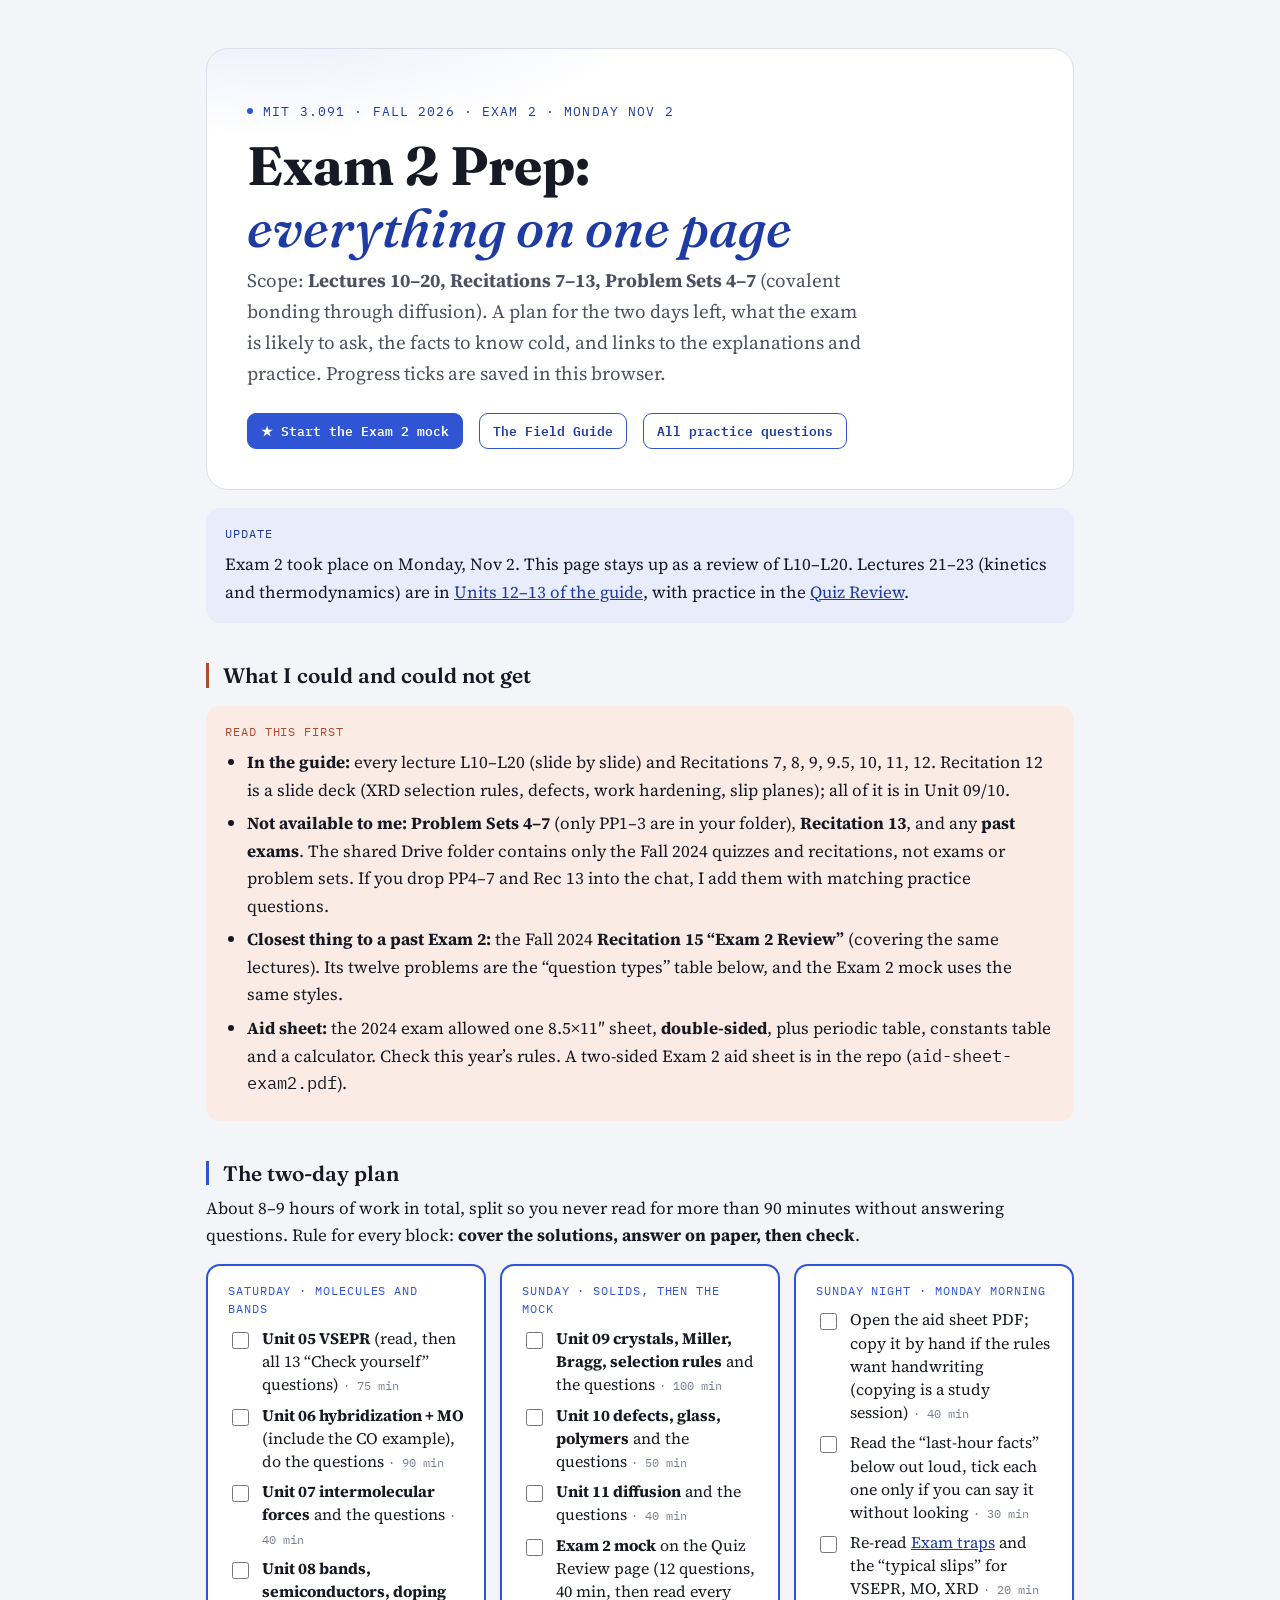
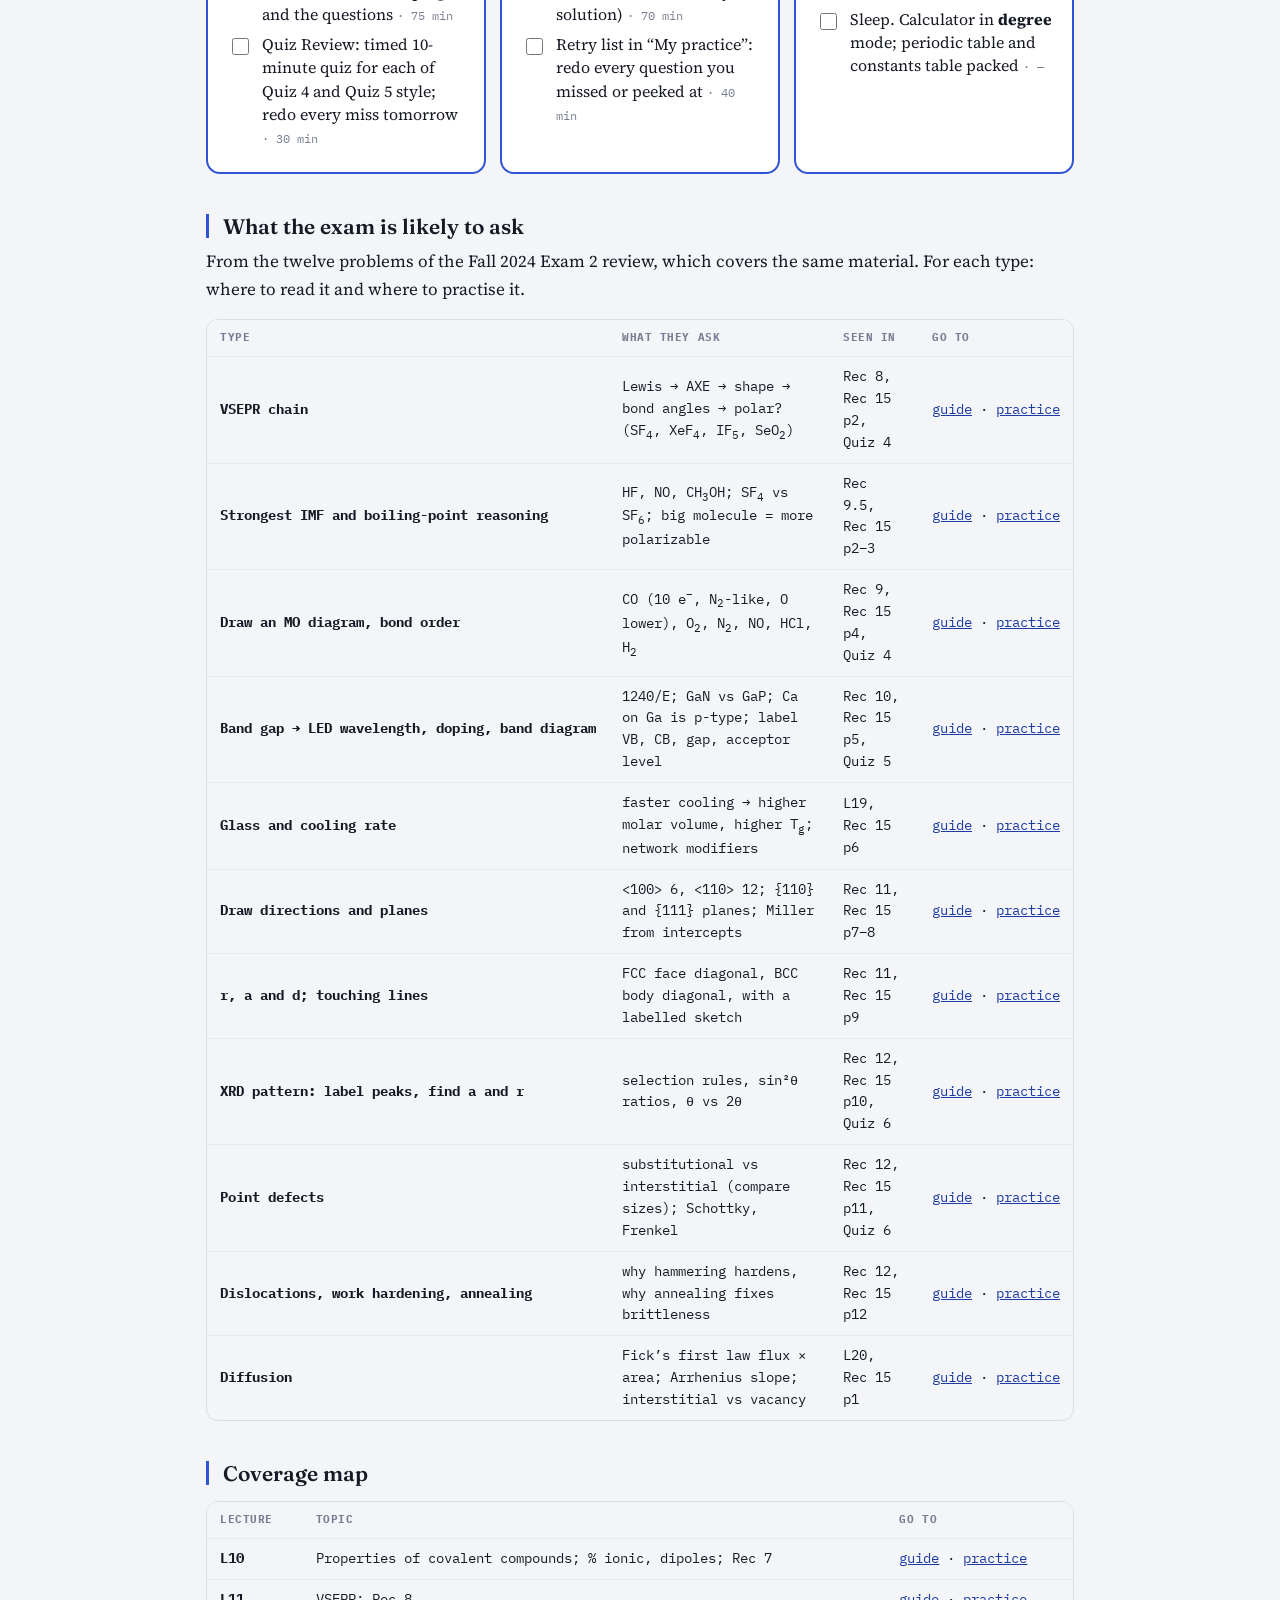
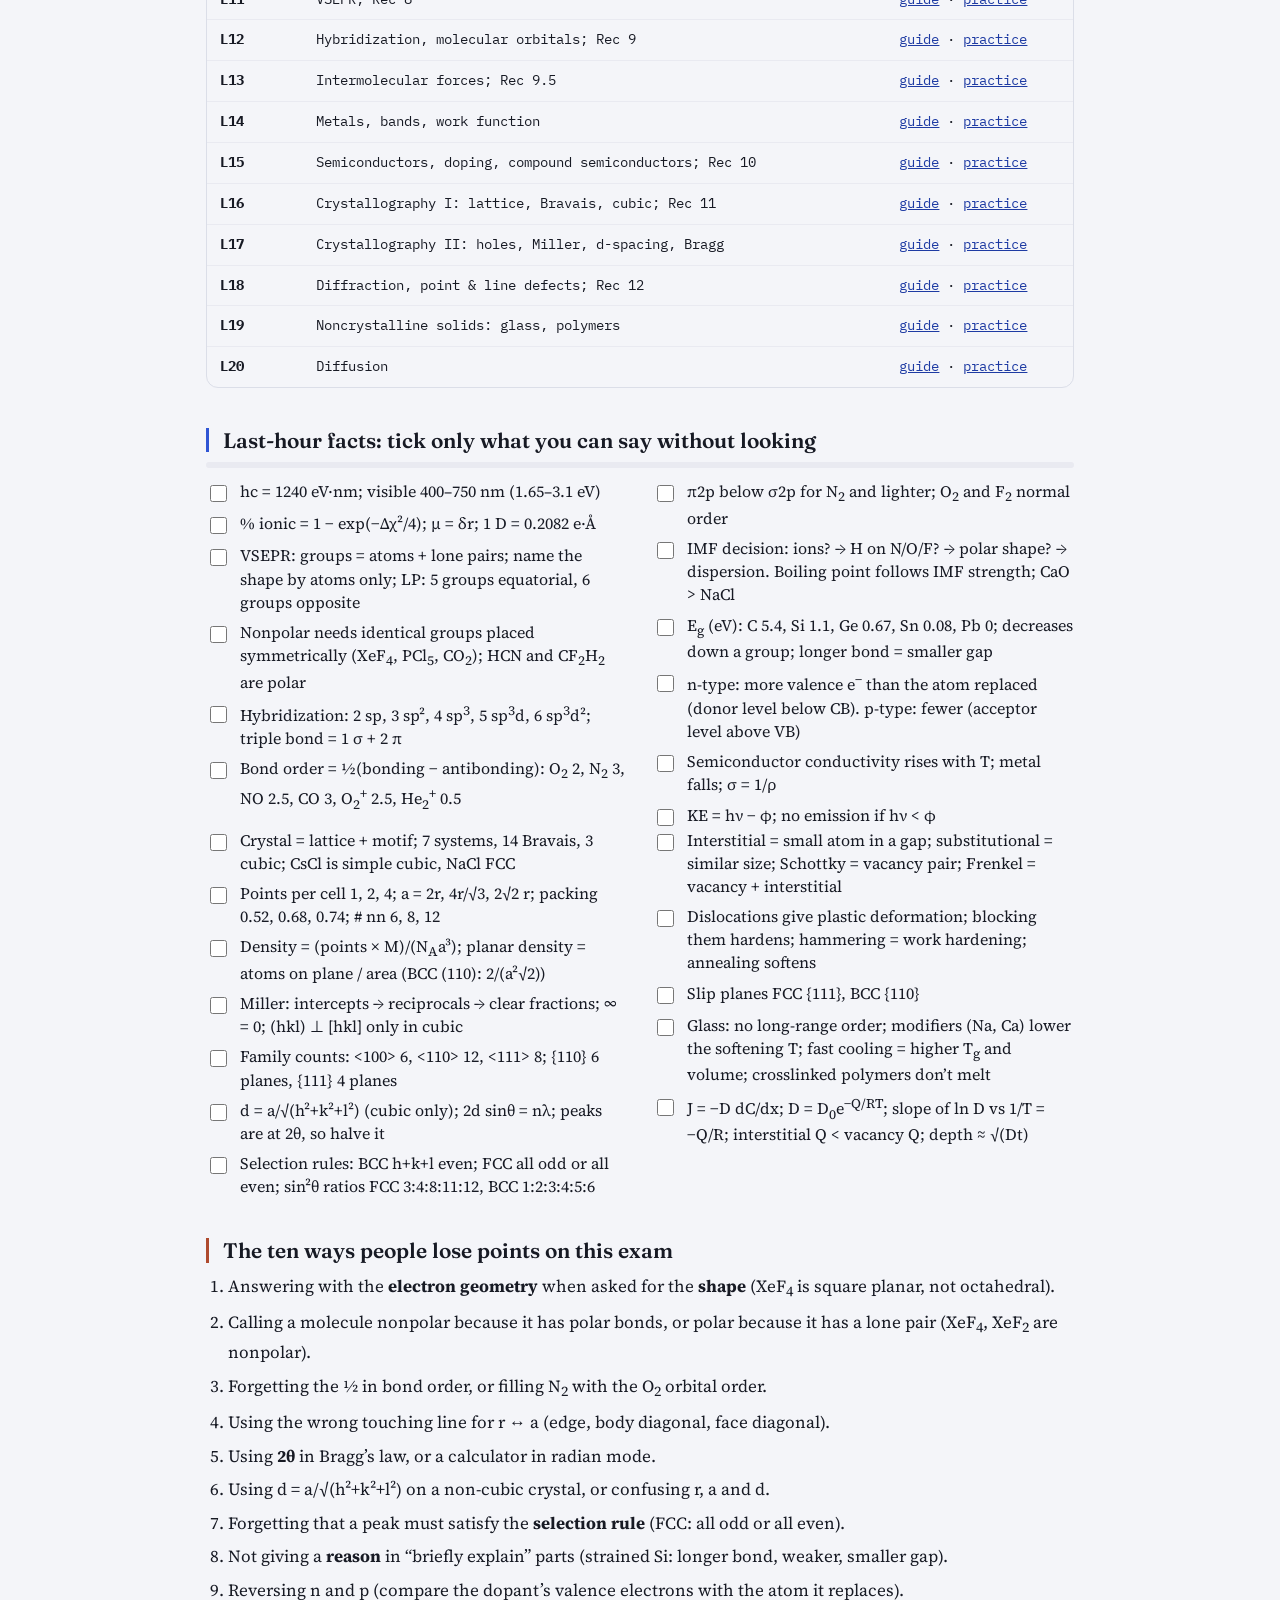
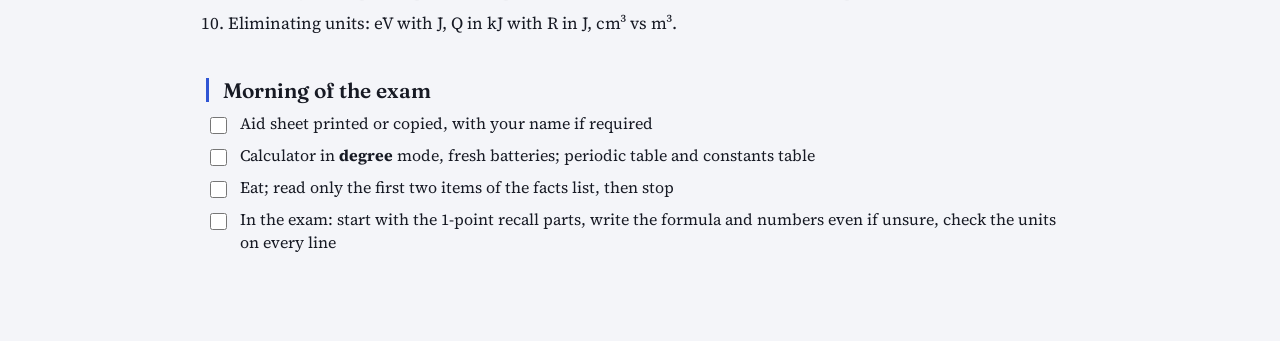
==== commit cbc2d3d0: "Add L21-L23 and Rec 14-15: kinetics and thermodynamics units, 36 questions - Unit 12: rates, rate la" ====
--- a/exam2-prep.html
+++ b/exam2-prep.html
@@ -39,6 +39,10 @@
     --unit-defect-soft:#F5E2E9;
     --unit-diffusion:#1F7A8C;
     --unit-diffusion-soft:#DDF0F3;
+    --unit-kinetics:#3B8F2E;
+    --unit-kinetics-soft:#E3F2DE;
+    --unit-thermo:#C2410C;
+    --unit-thermo-soft:#FBE8DC;
     --warn:#AE4A2E;
     --warn-soft:#FAEBE4;
     --good:#1E8F74;
@@ -75,6 +79,10 @@
       --unit-defect-soft:#3A2230;
       --unit-diffusion:#7FCBD9;
       --unit-diffusion-soft:#1B3237;
+      --unit-kinetics:#8FD17A;
+      --unit-kinetics-soft:#1E3319;
+      --unit-thermo:#FB9A6B;
+      --unit-thermo-soft:#3B2216;
       --warn:#E89579;
       --warn-soft:#3A241C;
       --good:#6FD5B9;
@@ -111,6 +119,10 @@
       --unit-defect-soft:#3A2230;
       --unit-diffusion:#7FCBD9;
       --unit-diffusion-soft:#1B3237;
+      --unit-kinetics:#8FD17A;
+      --unit-kinetics-soft:#1E3319;
+      --unit-thermo:#FB9A6B;
+      --unit-thermo-soft:#3B2216;
     --warn:#E89579;
     --warn-soft:#3A241C;
     --good:#6FD5B9;
@@ -685,6 +697,13 @@
   .dif{fill:none;stroke-width:2.6;}
   .dif-t1{stroke:var(--unit-trends);} .dif-t2{stroke:var(--unit-atoms);} .dif-t3{stroke:var(--unit-orbital);}
 
+  /* ---------- units 12-13 figures ---------- */
+  .kx-curve{fill:none;stroke:var(--unit-kinetics);stroke-width:2.8;stroke-linecap:round;stroke-linejoin:round;}
+  .kx-cat{fill:none;stroke:var(--unit-thermo);stroke-width:2.8;stroke-linecap:round;stroke-linejoin:round;}
+  .kx-line{fill:none;stroke:var(--unit-kinetics);stroke-width:2.8;stroke-linecap:round;}
+  .kx-catline{fill:none;stroke:var(--unit-thermo);stroke-width:1.8;}
+  .kx-cat-t{font-family:"IBM Plex Mono",monospace;font-size:11.5px;font-weight:600;fill:var(--unit-thermo);}
+  .kx-slope{font-family:"IBM Plex Mono",monospace;font-size:11.5px;font-weight:600;fill:var(--unit-kinetics);}
   
 
   .ex-shell{max-width:900px;margin:0 auto;padding:20px 16px 80px;}
@@ -718,6 +737,8 @@
     <div class="hero-stats"><a class="go" href="quiz-review.html#pq-quiz">&#9733; Start the Exam 2 mock</a><a class="go alt" href="index.html">The Field Guide</a><a class="go alt" href="quiz-review.html">All practice questions</a></div>
   </header>
 
+  <div class="box def"><div class="box-head">Update</div><p style="margin-bottom:0">Exam 2 took place on Monday, Nov 2. This page stays up as a review of L10&ndash;L20. Lectures 21&ndash;23 (kinetics and thermodynamics) are in <a href="index.html#unit12">Units 12&ndash;13 of the guide</a>, with practice in the <a href="quiz-review.html#t-kinetics">Quiz Review</a>.</p></div>
+
   <h3 class="topic" style="--c:var(--warn)">What I could and could not get</h3>
   <div class="box trap">
     <div class="box-head">Read this first</div>
